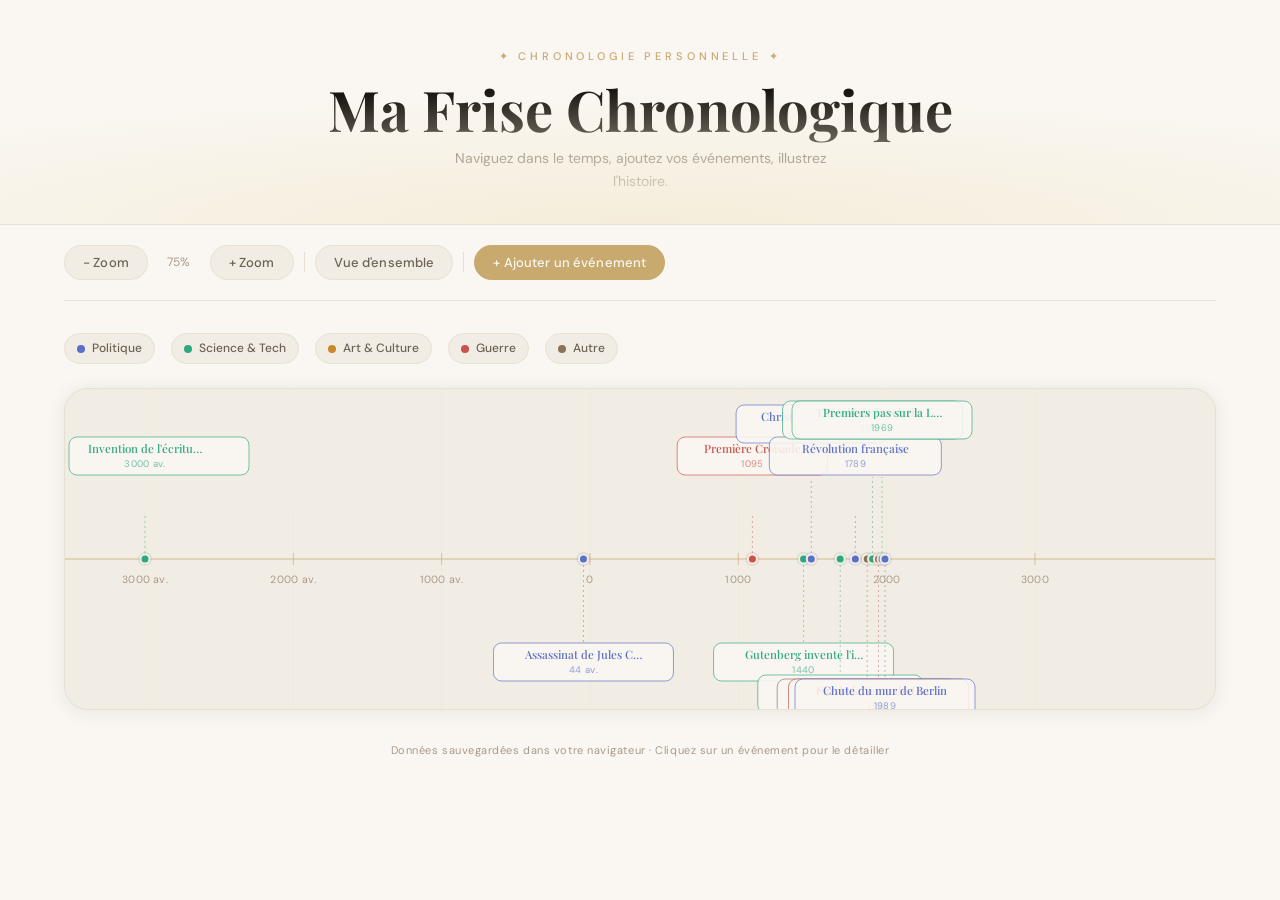
==== frise_chronologique (1).html @ 7ab9431d "Add files via upload" ====
<!DOCTYPE html>
<html lang="fr">
<head>
<meta charset="UTF-8"/>
<meta name="viewport" content="width=device-width, initial-scale=1.0"/>
<title>Ma Frise Chronologique</title>
<link href="https://fonts.googleapis.com/css2?family=Playfair+Display:wght@400;500;700&family=DM+Sans:wght@300;400;500&display=swap" rel="stylesheet"/>
<style>
*,*::before,*::after{box-sizing:border-box;margin:0;padding:0}
:root{
  --ink:#1a1510;--ink2:#6b6155;--ink3:#a8998a;
  --paper:#faf7f2;--paper2:#f2ede4;--paper3:#e8e0d2;
  --gold:#c8a96e;--gold2:#e8c98a;--gold-light:#f5edda;
  --accent:#8b3a2a;
  --font-head:'Playfair Display',Georgia,serif;
  --font-body:'DM Sans','Helvetica Neue',sans-serif;
  --radius:10px;--radius-lg:16px;--radius-xl:24px;
  --shadow:0 2px 20px rgba(26,21,16,0.08);
  --shadow-lg:0 8px 40px rgba(26,21,16,0.14);
}
@media(prefers-color-scheme:dark){
  :root{
    --ink:#f0ebe0;--ink2:#b0a090;--ink3:#6b5e50;
    --paper:#1a1610;--paper2:#221e16;--paper3:#2e281e;
    --gold:#c8a96e;--gold2:#a88848;--gold-light:#2a2218;
    --shadow:0 2px 20px rgba(0,0,0,0.3);
    --shadow-lg:0 8px 40px rgba(0,0,0,0.4);
  }
}

html{scroll-behavior:smooth}
body{font-family:var(--font-body);background:var(--paper);color:var(--ink);min-height:100vh;line-height:1.6}

/* ── HEADER ── */
.site-header{
  padding:3rem 2rem 2rem;
  text-align:center;
  border-bottom:1px solid var(--paper3);
  position:relative;
  overflow:hidden;
}
.site-header::before{
  content:'';position:absolute;inset:0;
  background:radial-gradient(ellipse 80% 60% at 50% 100%,var(--gold-light),transparent);
  pointer-events:none;
}
.header-ornament{
  font-size:11px;letter-spacing:.35em;color:var(--gold);
  text-transform:uppercase;margin-bottom:.75rem;font-family:var(--font-body);font-weight:500;
}
.site-title{
  font-family:var(--font-head);font-size:clamp(2rem,5vw,3.5rem);
  font-weight:700;color:var(--ink);line-height:1.1;margin-bottom:.5rem;
}
.site-subtitle{font-size:14px;color:var(--ink2);max-width:400px;margin:0 auto;}

/* ── LAYOUT ── */
.page{max-width:1200px;margin:0 auto;padding:0 1.5rem 4rem}

/* ── TOOLBAR ── */
.toolbar{
  display:flex;align-items:center;gap:10px;flex-wrap:wrap;
  padding:1.25rem 0;
  border-bottom:1px solid var(--paper3);
  margin-bottom:2rem;
}
.btn{
  font-family:var(--font-body);font-size:13px;font-weight:500;
  padding:8px 18px;border-radius:100px;
  border:1px solid var(--paper3);
  background:var(--paper2);color:var(--ink2);
  cursor:pointer;transition:all .2s;letter-spacing:.01em;
}
.btn:hover{background:var(--paper3);color:var(--ink);border-color:var(--paper3)}
.btn.gold{background:var(--gold);color:var(--paper);border-color:var(--gold);font-weight:500}
.btn.gold:hover{background:var(--gold2);border-color:var(--gold2)}
.zoom-label{font-size:12px;color:var(--ink3);min-width:42px;text-align:center;font-family:var(--font-body)}
.sep{width:1px;height:20px;background:var(--paper3);flex-shrink:0}

/* ── LEGEND ── */
.legend{display:flex;gap:16px;flex-wrap:wrap;margin-bottom:1.5rem}
.legend-item{
  display:flex;align-items:center;gap:7px;
  font-size:12px;color:var(--ink2);cursor:pointer;
  transition:opacity .2s;padding:5px 12px;
  border-radius:100px;border:1px solid var(--paper3);
  background:var(--paper2);font-family:var(--font-body);font-weight:500;
}
.legend-item:hover{border-color:var(--paper3);background:var(--paper3)}
.legend-dot{width:8px;height:8px;border-radius:50%;flex-shrink:0}

/* ── TIMELINE CANVAS ── */
#tl-wrap{
  border-radius:var(--radius-xl);
  border:1px solid var(--paper3);
  background:var(--paper2);
  overflow:hidden;cursor:grab;user-select:none;
  position:relative;
  box-shadow:var(--shadow);
}
#tl-wrap.dragging{cursor:grabbing}
#tl-svg{display:block;width:100%}

/* ── TOOLTIP ── */
#tooltip{
  position:fixed;pointer-events:none;
  background:var(--ink);color:var(--paper);
  border-radius:var(--radius);padding:10px 14px;
  font-size:12px;z-index:200;max-width:240px;
  line-height:1.5;display:none;
  box-shadow:var(--shadow-lg);
  font-family:var(--font-body);
}
#tooltip strong{display:block;font-size:13px;margin-bottom:2px;font-family:var(--font-head);font-weight:500}
#tooltip .t-year{color:var(--gold);font-size:11px;letter-spacing:.05em}
#tooltip .t-desc{color:rgba(240,235,224,.7);margin-top:4px;font-size:11px}

/* ── MODAL OVERLAY ── */
#modal-bg{
  display:none;position:fixed;inset:0;
  background:rgba(26,21,16,0.55);backdrop-filter:blur(4px);
  z-index:300;align-items:center;justify-content:center;
  animation:fadeIn .2s ease;
}
#modal-bg.open{display:flex}
@keyframes fadeIn{from{opacity:0}to{opacity:1}}

#modal{
  background:var(--paper);border:1px solid var(--paper3);
  border-radius:var(--radius-xl);padding:2rem;
  width:min(520px,94vw);max-height:92vh;overflow-y:auto;
  box-shadow:var(--shadow-lg);
  animation:slideUp .25s ease;
}
@keyframes slideUp{from{opacity:0;transform:translateY(16px)}to{opacity:1;transform:none}}

.modal-header{display:flex;align-items:flex-start;justify-content:space-between;margin-bottom:1.5rem}
.modal-header h2{font-family:var(--font-head);font-size:22px;font-weight:500;color:var(--ink)}
.modal-close{background:none;border:none;font-size:20px;color:var(--ink3);cursor:pointer;padding:0 4px;line-height:1}
.modal-close:hover{color:var(--ink)}

/* Form */
.form-grid{display:grid;grid-template-columns:1fr 1fr;gap:14px}
.form-grid .span2{grid-column:span 2}
.form-row label{
  display:block;font-size:11px;letter-spacing:.06em;text-transform:uppercase;
  color:var(--ink3);margin-bottom:6px;font-weight:500;
}
.form-row input,.form-row textarea,.form-row select{
  width:100%;font-size:14px;font-family:var(--font-body);
  border:1.5px solid var(--paper3);border-radius:var(--radius);
  background:var(--paper2);color:var(--ink);padding:10px 13px;
  outline:none;transition:border-color .15s,background .15s;
}
.form-row input:focus,.form-row textarea:focus,.form-row select:focus{
  border-color:var(--gold);background:var(--paper);
}
.form-row textarea{height:90px;resize:vertical}

/* Image upload zone */
.img-zone{
  border:2px dashed var(--paper3);border-radius:var(--radius-lg);
  padding:1.5rem;text-align:center;cursor:pointer;
  transition:border-color .2s,background .2s;
  position:relative;overflow:hidden;
}
.img-zone:hover{border-color:var(--gold);background:var(--gold-light)}
.img-zone input[type=file]{position:absolute;inset:0;opacity:0;cursor:pointer}
.img-zone-icon{font-size:28px;margin-bottom:.5rem;display:block}
.img-zone p{font-size:13px;color:var(--ink2)}
.img-zone small{font-size:11px;color:var(--ink3)}
#img-preview{display:none;margin-top:12px;text-align:center}
#img-preview img{max-height:140px;max-width:100%;border-radius:var(--radius);object-fit:cover;box-shadow:var(--shadow)}
#img-preview .remove-img{
  display:inline-block;margin-top:8px;font-size:12px;color:var(--accent);
  cursor:pointer;text-decoration:underline;background:none;border:none;font-family:var(--font-body);
}

/* Modal buttons */
.modal-btns{display:flex;gap:10px;justify-content:flex-end;margin-top:1.5rem;flex-wrap:wrap}
.btn-primary{
  background:var(--ink);color:var(--paper);border:none;
  border-radius:100px;padding:10px 24px;font-size:13px;
  font-family:var(--font-body);cursor:pointer;font-weight:500;transition:opacity .15s;
}
.btn-primary:hover{opacity:.85}
.btn-cancel{
  background:transparent;color:var(--ink2);border:1px solid var(--paper3);
  border-radius:100px;padding:10px 18px;font-size:13px;
  font-family:var(--font-body);cursor:pointer;transition:background .15s;
}
.btn-cancel:hover{background:var(--paper2)}
.btn-del{
  background:transparent;color:var(--accent);border:1px solid var(--paper3);
  border-radius:100px;padding:10px 14px;font-size:13px;
  font-family:var(--font-body);cursor:pointer;margin-right:auto;transition:background .15s;
}
.btn-del:hover{background:#fff0ed}

/* EVENT CARD POPUP */
#card-popup{
  display:none;position:fixed;z-index:250;
  width:min(300px,88vw);
  background:var(--paper);border:1px solid var(--paper3);
  border-radius:var(--radius-xl);overflow:hidden;
  box-shadow:var(--shadow-lg);
  animation:slideUp .2s ease;
}
.card-img{width:100%;height:160px;object-fit:cover;display:block}
.card-img-placeholder{
  width:100%;height:10px;
  background:linear-gradient(135deg,var(--paper3) 0%,var(--paper2) 100%);
}
.card-body{padding:1rem 1.25rem 1.25rem}
.card-cat{
  display:inline-block;font-size:10px;letter-spacing:.08em;text-transform:uppercase;
  font-weight:600;padding:3px 10px;border-radius:100px;margin-bottom:.5rem;
}
.card-year{font-size:12px;color:var(--ink3);font-family:var(--font-body);float:right;margin-top:.2rem}
.card-title{font-family:var(--font-head);font-size:17px;font-weight:500;line-height:1.25;margin-bottom:.5rem;clear:both}
.card-desc{font-size:13px;color:var(--ink2);line-height:1.6;margin-bottom:.75rem}
.card-actions{display:flex;gap:8px}
.card-btn-edit{
  flex:1;font-family:var(--font-body);font-size:12px;font-weight:500;
  padding:7px 12px;border-radius:100px;cursor:pointer;
  background:var(--ink);color:var(--paper);border:none;transition:opacity .15s;
}
.card-btn-edit:hover{opacity:.8}
.card-btn-close{
  font-family:var(--font-body);font-size:12px;
  padding:7px 14px;border-radius:100px;cursor:pointer;
  background:transparent;color:var(--ink2);border:1px solid var(--paper3);
}
.card-btn-close:hover{background:var(--paper2)}

footer{text-align:center;font-size:11px;color:var(--ink3);padding:2rem 0 0;letter-spacing:.05em}
</style>
</head>
<body>

<header class="site-header">
  <div class="header-ornament">✦ Chronologie Personnelle ✦</div>
  <h1 class="site-title">Ma Frise Chronologique</h1>
  <p class="site-subtitle">Naviguez dans le temps, ajoutez vos événements, illustrez l'histoire.</p>
</header>

<div class="page">
  <div class="toolbar">
    <button class="btn" onclick="zoom(-1)">− Zoom</button>
    <span class="zoom-label" id="zoom-lbl">100%</span>
    <button class="btn" onclick="zoom(1)">+ Zoom</button>
    <div class="sep"></div>
    <button class="btn" onclick="resetView()">Vue d'ensemble</button>
    <div class="sep"></div>
    <button class="btn gold" onclick="openAddModal()">+ Ajouter un événement</button>
  </div>

  <div class="legend" id="legend"></div>

  <div id="tl-wrap">
    <svg id="tl-svg" height="320"></svg>
  </div>

  <footer>Données sauvegardées dans votre navigateur · Cliquez sur un événement pour le détailler</footer>
</div>

<!-- TOOLTIP -->
<div id="tooltip"></div>

<!-- EVENT CARD POPUP -->
<div id="card-popup">
  <div id="card-img-wrap"></div>
  <div class="card-body">
    <span class="card-cat" id="card-cat"></span>
    <span class="card-year" id="card-year"></span>
    <div class="card-title" id="card-title"></div>
    <div class="card-desc" id="card-desc"></div>
    <div class="card-actions">
      <button class="card-btn-edit" id="card-btn-edit">Modifier</button>
      <button class="card-btn-close" onclick="closeCard()">Fermer</button>
    </div>
  </div>
</div>

<!-- MODAL ADD/EDIT -->
<div id="modal-bg">
  <div id="modal">
    <div class="modal-header">
      <h2 id="modal-title">Nouvel événement</h2>
      <button class="modal-close" onclick="closeModal()">✕</button>
    </div>
    <div class="form-grid">
      <div class="form-row span2"><label>Titre *</label><input id="f-title" type="text" placeholder="Ex : Révolution française"/></div>
      <div class="form-row"><label>Année *</label><input id="f-year" type="number" placeholder="Ex : 1789 ou −44"/></div>
      <div class="form-row"><label>Catégorie</label>
        <select id="f-cat">
          <option value="politique">Politique</option>
          <option value="science">Science &amp; Tech</option>
          <option value="art">Art &amp; Culture</option>
          <option value="guerre">Guerre &amp; Conflit</option>
          <option value="autre">Autre</option>
        </select>
      </div>
      <div class="form-row span2"><label>Description</label><textarea id="f-desc" placeholder="Quelques mots sur cet événement…"></textarea></div>
      <div class="form-row span2">
        <label>Image (optionnelle)</label>
        <div class="img-zone" id="img-zone">
          <input type="file" accept="image/*" id="f-img" onchange="handleImgUpload(this)"/>
          <span class="img-zone-icon">🖼</span>
          <p>Cliquez ou glissez une image ici</p>
          <small>JPG, PNG, GIF, WebP — max ~3 Mo</small>
        </div>
        <div id="img-preview">
          <img id="img-preview-el" src="" alt="Aperçu"/>
          <button class="remove-img" onclick="removeImg()">Supprimer l'image</button>
        </div>
      </div>
    </div>
    <div class="modal-btns">
      <button class="btn-del" id="btn-del" onclick="deleteEvent()" style="display:none">Supprimer</button>
      <button class="btn-cancel" onclick="closeModal()">Annuler</button>
      <button class="btn-primary" onclick="saveEvent()">Enregistrer</button>
    </div>
  </div>
</div>

<script>
const CATS={
  politique:{color:'#5A6FC7',bg:'rgba(90,111,199,0.12)',label:'Politique'},
  science:  {color:'#2EA87E',bg:'rgba(46,168,126,0.12)',label:'Science & Tech'},
  art:      {color:'#C8892A',bg:'rgba(200,137,42,0.12)',label:'Art & Culture'},
  guerre:   {color:'#C9524A',bg:'rgba(201,82,74,0.12)',label:'Guerre'},
  autre:    {color:'#8B7355',bg:'rgba(139,115,85,0.12)',label:'Autre'}
};

const STORAGE_KEY='frise_v2';
const DEFAULT=[
  {id:1,year:-3000,title:"Invention de l'écriture",desc:"Les Sumériens inventent l'écriture cunéiforme en Mésopotamie.",cat:'science',img:''},
  {id:2,year:-44,title:"Assassinat de Jules César",desc:"Aux Ides de Mars, César est poignardé au Sénat de Rome.",cat:'politique',img:''},
  {id:3,year:1095,title:"Première Croisade",desc:"Le pape Urbain II prêche la Première Croisade vers Jérusalem.",cat:'guerre',img:''},
  {id:4,year:1440,title:"Gutenberg invente l'imprimerie",desc:"La presse à caractères mobiles révolutionne la diffusion du savoir.",cat:'science',img:''},
  {id:5,year:1492,title:"Christophe Colomb",desc:"Découverte de l'Amérique pour les Européens.",cat:'politique',img:''},
  {id:6,year:1687,title:"Principia de Newton",desc:"Publication des lois de la gravitation universelle.",cat:'science',img:''},
  {id:7,year:1789,title:"Révolution française",desc:"Prise de la Bastille, fin de l'Ancien Régime.",cat:'politique',img:''},
  {id:8,year:1869,title:"Ouverture du canal de Suez",desc:"Inauguration du canal reliant Méditerranée et mer Rouge.",cat:'autre',img:''},
  {id:9,year:1905,title:"Théorie de la relativité",desc:"Einstein publie ses travaux fondamentaux.",cat:'science',img:''},
  {id:10,year:1945,title:"Fin de la Seconde Guerre mondiale",desc:"Capitulation de l'Allemagne puis du Japon.",cat:'guerre',img:''},
  {id:11,year:1969,title:"Premiers pas sur la Lune",desc:"Neil Armstrong marche sur la Lune lors d'Apollo 11.",cat:'science',img:''},
  {id:12,year:1989,title:"Chute du mur de Berlin",desc:"Réunification symbolique de l'Allemagne et fin de la Guerre froide.",cat:'politique',img:''},
];

function loadEv(){try{const s=localStorage.getItem(STORAGE_KEY);return s?JSON.parse(s):DEFAULT}catch{return DEFAULT}}
function saveEv(){try{localStorage.setItem(STORAGE_KEY,JSON.stringify(events))}catch{}}

let events=loadEv();
let nextId=Math.max(...events.map(e=>e.id),0)+1;
let scale=1,offsetX=0,svgW=900;
const H=320,AXIS_Y=170;
let editingId=null,activeCardId=null;
let dragging=false,dragSX=0,dragSOX=0;
let hiddenCats=new Set();
let pendingImg='';// base64

const svgEl=document.getElementById('tl-svg');
const wrap=document.getElementById('tl-wrap');
const tip=document.getElementById('tooltip');
const cardPopup=document.getElementById('card-popup');

/* ─ utils ─ */
function getRange(){
  if(!events.length)return{minY:0,maxY:2024};
  return{minY:Math.min(...events.map(e=>e.year)),maxY:Math.max(...events.map(e=>e.year))};
}
function yearToX(y){const{minY}=getRange();return 80+(y-minY)*scale+offsetX}
function defScale(){const{minY,maxY}=getRange();return Math.max(.001,(svgW-160)/(maxY-minY||1))}
function resetView(){scale=defScale();offsetX=0;render();updZoom()}
function zoom(d){scale*=d>0?1.5:1/1.5;render();updZoom()}
function updZoom(){document.getElementById('zoom-lbl').textContent=Math.round(scale/defScale()*100)+'%'}
function tickIv(){const yv=svgW/scale;for(const iv of[1,2,5,10,25,50,100,200,500,1000,2000,5000,10000])if(svgW/(yv/iv)>75)return iv;return 10000}

/* ─ render ─ */
function render(){
  svgW=wrap.clientWidth||900;
  svgEl.setAttribute('width',svgW);
  svgEl.setAttribute('height',H);
  const{minY,maxY}=getRange();
  const iv=tickIv();
  let h='';

  /* subtle grid lines */
  const st2=Math.ceil((minY-iv*2)/iv)*iv, en2=Math.floor((maxY+iv*2)/iv)*iv;
  for(let y=st2;y<=en2;y+=iv){
    const x=yearToX(y);
    if(x<-5||x>svgW+5)continue;
    h+=`<line x1="${x}" y1="0" x2="${x}" y2="${H}" stroke="var(--paper3)" stroke-width="0.5" opacity="0.6"/>`;
  }

  /* axis */
  h+=`<line x1="0" y1="${AXIS_Y}" x2="${svgW}" y2="${AXIS_Y}" stroke="var(--gold)" stroke-width="1.5" opacity="0.5"/>`;

  /* ticks + labels */
  for(let y=st2;y<=en2;y+=iv){
    const x=yearToX(y);
    if(x<-5||x>svgW+5)continue;
    h+=`<line x1="${x}" y1="${AXIS_Y-6}" x2="${x}" y2="${AXIS_Y+6}" stroke="var(--gold)" stroke-width="1" opacity="0.6"/>`;
    const lbl=y<0?Math.abs(y)+' av.':y===0?'0':y;
    h+=`<text x="${x}" y="${AXIS_Y+24}" text-anchor="middle" font-size="10.5" fill="var(--ink3)" font-family="'DM Sans',sans-serif" letter-spacing=".02em">${lbl}</text>`;
  }

  /* place events */
  const visible=events.filter(e=>!hiddenCats.has(e.cat)).sort((a,b)=>a.year-b.year);
  const placed=[];
  const rLast={};
  visible.forEach((ev,i)=>{
    const x=yearToX(ev.year);
    let row=i%2===0?-1:1;
    for(let t=0;t<10;t++){
      if(!rLast[row]||x-rLast[row]>90){rLast[row]=x;break}
      row=row<0?row-1:row+1;
    }
    placed.push({...ev,row,x});
  });

  placed.forEach(ev=>{
    const x=ev.x;
    if(x<-60||x>svgW+60)return;
    const cat=CATS[ev.cat]||CATS.autre;
    const c=cat.color;
    const above=ev.row<0;
    const depth=Math.abs(ev.row);
    const stemLen=Math.min(52+depth*32,120);
    const labelY=above?AXIS_Y-stemLen:AXIS_Y+stemLen;
    const label=ev.title.length>22?ev.title.slice(0,21)+'…':ev.title;
    const bw=Math.min(label.length*7.2+28,180);
    const bh=ev.img?54:38;
    const bx=Math.max(4,Math.min(x-bw/2,svgW-bw-4));
    const by=above?labelY-bh:labelY;
    const yr=ev.year<0?Math.abs(ev.year)+' av.':ev.year;
    const isActive=ev.id===activeCardId;
    const opacity=isActive?1:.88;
    const strokeW=isActive?1.5:.75;

    /* stem with gradient feel */
    h+=`<line x1="${x}" y1="${AXIS_Y+(above?-6:6)}" x2="${x}" y2="${labelY+(above?bh:0)}" stroke="${c}" stroke-width="1" stroke-dasharray="2 3" opacity="0.45"/>`;

    /* dot */
    h+=`<circle cx="${x}" cy="${AXIS_Y}" r="7" fill="${c}" opacity="0.15" data-id="${ev.id}"/>`;
    h+=`<circle cx="${x}" cy="${AXIS_Y}" r="4.5" fill="${c}" stroke="var(--paper2)" stroke-width="2" style="cursor:pointer" data-id="${ev.id}"/>`;
    if(isActive)h+=`<circle cx="${x}" cy="${AXIS_Y}" r="9" fill="none" stroke="${c}" stroke-width="1" opacity="0.5"/>`;

    /* card box */
    h+=`<rect x="${bx}" y="${by}" width="${bw}" height="${bh}" rx="8" fill="var(--paper)" stroke="${c}" stroke-width="${strokeW}" opacity="${opacity}" style="cursor:pointer" data-id="${ev.id}"/>`;

    if(ev.img){
      /* tiny image strip at top of card */
      h+=`<image href="${ev.img}" x="${bx}" y="${by}" width="${bw}" height="18" preserveAspectRatio="xMidYMid slice" style="cursor:pointer" data-id="${ev.id}" clip-path="inset(0 0 0 0 round 8px 8px 0 0)"/>`;
      h+=`<rect x="${bx}" y="${by}" width="${bw}" height="18" rx="8" fill="none" stroke="${c}" stroke-width="${strokeW}" opacity="${opacity}" style="pointer-events:none"/>`;
      /* colored strip at bottom of image */
      h+=`<rect x="${bx}" y="${by+15}" width="${bw}" height="3" fill="${c}" opacity="0.3" style="pointer-events:none"/>`;
    }

    const txtY=ev.img?by+28:by+16;
    h+=`<text x="${x}" y="${txtY}" text-anchor="middle" font-size="11.5" font-weight="500" fill="${c}" font-family="'Playfair Display',serif" style="cursor:pointer" data-id="${ev.id}">${label}</text>`;
    h+=`<text x="${x}" y="${txtY+14}" text-anchor="middle" font-size="9.5" fill="${c}" opacity="0.65" font-family="'DM Sans',sans-serif" letter-spacing=".03em" data-id="${ev.id}" style="cursor:pointer">${yr}</text>`;
  });

  svgEl.innerHTML=h;

  svgEl.querySelectorAll('[data-id]').forEach(el=>{
    const id=parseInt(el.dataset.id);
    el.addEventListener('click',e=>{e.stopPropagation();openCard(id,e)});
    el.addEventListener('mousemove',e=>showTip(e,id));
    el.addEventListener('mouseleave',()=>{tip.style.display='none'});
  });

  renderLegend();
}

/* ─ tooltip ─ */
function showTip(e,id){
  const ev=events.find(x=>x.id===id);if(!ev)return;
  const cat=CATS[ev.cat]||CATS.autre;
  const yr=ev.year<0?Math.abs(ev.year)+' av. J.-C.':ev.year;
  tip.style.display='block';
  tip.style.left=(e.clientX+16)+'px';
  tip.style.top=(e.clientY-20)+'px';
  tip.innerHTML=`<strong>${ev.title}</strong><span class="t-year">${yr} · ${cat.label}</span>${ev.desc?`<div class="t-desc">${ev.desc.slice(0,80)}${ev.desc.length>80?'…':''}</div>`:''}`;
}

/* ─ event card popup ─ */
function openCard(id,e){
  const ev=events.find(x=>x.id===id);if(!ev)return;
  const cat=CATS[ev.cat]||CATS.autre;
  const yr=ev.year<0?Math.abs(ev.year)+' av. J.-C.':ev.year;

  document.getElementById('card-img-wrap').innerHTML=ev.img
    ?`<img class="card-img" src="${ev.img}" alt="${ev.title}"/>`
    :`<div class="card-img-placeholder" style="background:linear-gradient(135deg,${cat.color}22,${cat.color}08)"></div>`;

  const catEl=document.getElementById('card-cat');
  catEl.textContent=cat.label;
  catEl.style.background=cat.bg;
  catEl.style.color=cat.color;
  document.getElementById('card-year').textContent=yr;
  document.getElementById('card-title').textContent=ev.title;
  document.getElementById('card-desc').textContent=ev.desc||'Aucune description.';
  document.getElementById('card-btn-edit').onclick=()=>{closeCard();openEditModal(id)};

  /* position near click */
  cardPopup.style.display='block';
  const vw=window.innerWidth,vh=window.innerHeight;
  const cx=e.clientX,cy=e.clientY;
  const pw=320,ph=380;
  cardPopup.style.left=Math.min(cx+20,vw-pw-12)+'px';
  cardPopup.style.top=Math.min(cy-40,vh-ph-12)+'px';
  activeCardId=id;
  render();
}
function closeCard(){
  cardPopup.style.display='none';
  activeCardId=null;
  render();
}
document.addEventListener('click',e=>{
  if(!cardPopup.contains(e.target)&&!e.target.dataset.id)closeCard();
});

/* ─ legend ─ */
function renderLegend(){
  document.getElementById('legend').innerHTML=Object.entries(CATS).map(([k,v])=>{
    const op=hiddenCats.has(k)?'opacity:.35':'';
    return `<div class="legend-item" style="${op}" onclick="toggleCat('${k}')"><div class="legend-dot" style="background:${v.color}"></div>${v.label}</div>`;
  }).join('');
}
function toggleCat(k){hiddenCats.has(k)?hiddenCats.delete(k):hiddenCats.add(k);render()}

/* ─ drag ─ */
wrap.addEventListener('mousedown',e=>{
  if(e.target.dataset.id)return;
  dragging=true;dragSX=e.clientX;dragSOX=offsetX;
  wrap.classList.add('dragging');
});
window.addEventListener('mousemove',e=>{if(!dragging)return;offsetX=dragSOX+(e.clientX-dragSX);render()});
window.addEventListener('mouseup',()=>{dragging=false;wrap.classList.remove('dragging')});

/* ─ wheel zoom ─ */
wrap.addEventListener('wheel',e=>{
  e.preventDefault();
  const f=e.deltaY<0?1.18:1/1.18;
  const mx=e.clientX-wrap.getBoundingClientRect().left;
  const{minY}=getRange();
  const yam=(mx-80-offsetX)/scale+minY;
  scale*=f;offsetX=mx-80-(yam-minY)*scale;
  render();updZoom();
},{passive:false});

/* ─ touch ─ */
let ltx=null,ltd=null;
wrap.addEventListener('touchstart',e=>{ltx=e.touches[0].clientX;if(e.touches.length===2)ltd=Math.hypot(e.touches[0].clientX-e.touches[1].clientX,e.touches[0].clientY-e.touches[1].clientY)},{passive:true});
wrap.addEventListener('touchmove',e=>{
  if(e.touches.length===2&&ltd){const d=Math.hypot(e.touches[0].clientX-e.touches[1].clientX,e.touches[0].clientY-e.touches[1].clientY);scale*=d/ltd;ltd=d;render();updZoom()}
  else if(ltx){offsetX+=e.touches[0].clientX-ltx;ltx=e.touches[0].clientX;render()}
},{passive:true});
wrap.addEventListener('touchend',()=>{ltx=null;ltd=null});

/* ─ image handling ─ */
function handleImgUpload(input){
  const file=input.files[0];if(!file)return;
  if(file.size>4*1024*1024){alert('Image trop lourde (max ~3 Mo)');return}
  const reader=new FileReader();
  reader.onload=ev=>{
    pendingImg=ev.target.result;
    document.getElementById('img-preview').style.display='block';
    document.getElementById('img-preview-el').src=pendingImg;
    document.getElementById('img-zone').style.display='none';
  };
  reader.readAsDataURL(file);
}
function removeImg(){
  pendingImg='';
  document.getElementById('img-preview').style.display='none';
  document.getElementById('img-preview-el').src='';
  document.getElementById('img-zone').style.display='block';
  document.getElementById('f-img').value='';
}

/* ─ modal ─ */
function openAddModal(){
  editingId=null;pendingImg='';
  document.getElementById('modal-title').textContent='Nouvel événement';
  document.getElementById('f-title').value='';
  document.getElementById('f-year').value=new Date().getFullYear();
  document.getElementById('f-desc').value='';
  document.getElementById('f-cat').value='autre';
  removeImg();
  document.getElementById('btn-del').style.display='none';
  document.getElementById('modal-bg').classList.add('open');
  setTimeout(()=>document.getElementById('f-title').focus(),60);
}
function openEditModal(id){
  const ev=events.find(e=>e.id===id);if(!ev)return;
  editingId=id;pendingImg=ev.img||'';
  document.getElementById('modal-title').textContent='Modifier l\'événement';
  document.getElementById('f-title').value=ev.title;
  document.getElementById('f-year').value=ev.year;
  document.getElementById('f-desc').value=ev.desc||'';
  document.getElementById('f-cat').value=ev.cat;
  if(ev.img){
    document.getElementById('img-preview').style.display='block';
    document.getElementById('img-preview-el').src=ev.img;
    document.getElementById('img-zone').style.display='none';
  }else{removeImg()}
  document.getElementById('btn-del').style.display='inline-block';
  document.getElementById('modal-bg').classList.add('open');
}
function closeModal(){document.getElementById('modal-bg').classList.remove('open')}

function saveEvent(){
  const title=document.getElementById('f-title').value.trim();
  const year=parseInt(document.getElementById('f-year').value);
  const fi=document.getElementById('f-title');
  if(!title||isNaN(year)){fi.style.borderColor='#c9524a';fi.focus();return}
  fi.style.borderColor='';
  const desc=document.getElementById('f-desc').value.trim();
  const cat=document.getElementById('f-cat').value;
  if(editingId){
    Object.assign(events.find(e=>e.id===editingId),{title,year,desc,cat,img:pendingImg});
  }else{
    events.push({id:nextId++,title,year,desc,cat,img:pendingImg});
  }
  saveEv();closeModal();render();updZoom();
}
function deleteEvent(){
  if(!editingId||!confirm('Supprimer cet événement ?'))return;
  events=events.filter(e=>e.id!==editingId);
  saveEv();closeModal();render();updZoom();
}

document.getElementById('modal-bg').addEventListener('click',e=>{if(e.target===e.currentTarget)closeModal()});
document.addEventListener('keydown',e=>{if(e.key==='Escape'){closeModal();closeCard()}});
window.addEventListener('resize',render);
window.addEventListener('load',()=>{setTimeout(resetView,80)});
</script>
</body>
</html>
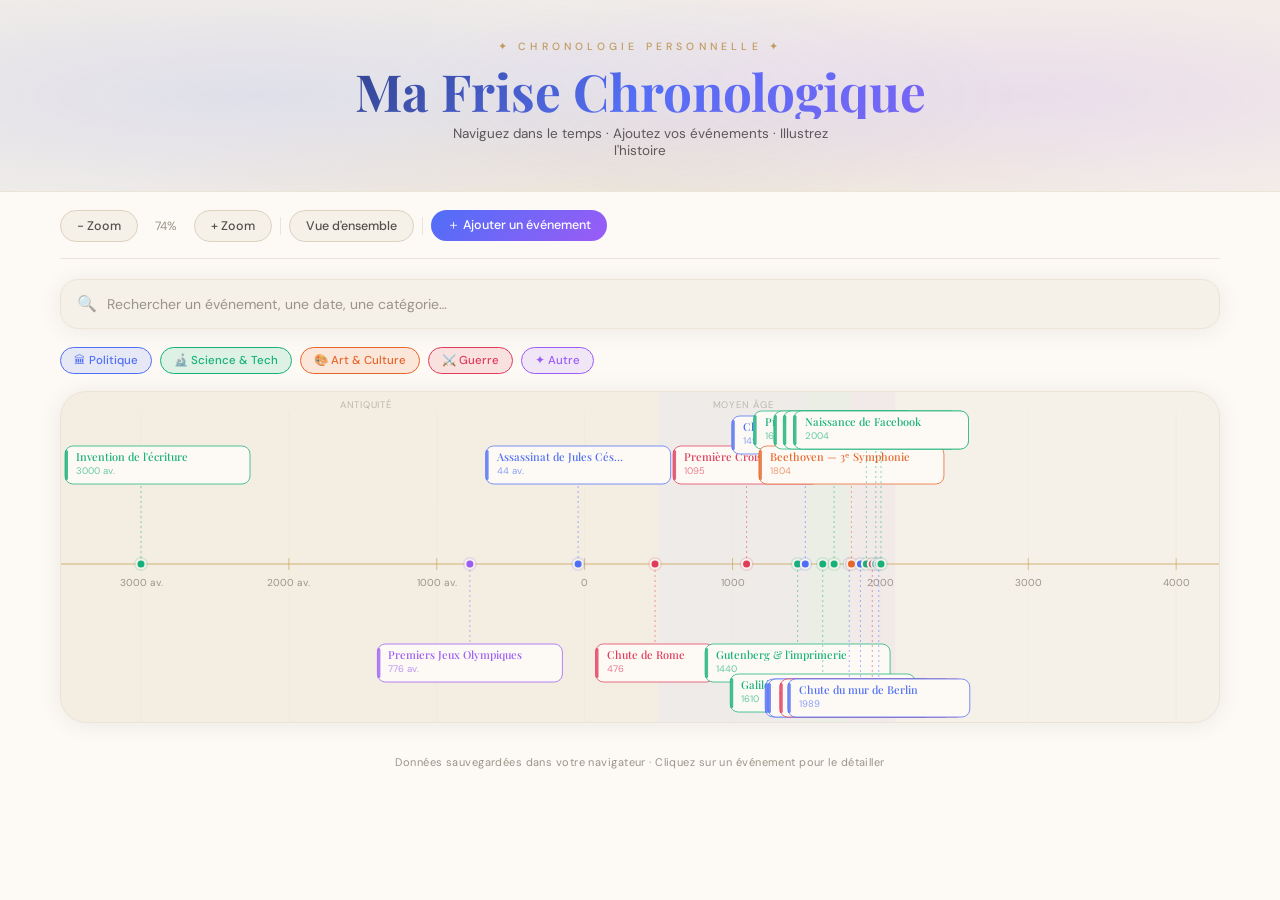
==== commit a9ed0ae4: "Update frise_chronologique (1).html" ====
--- a/frise_chronologique (1).html
+++ b/frise_chronologique (1).html
@@ -4,236 +4,287 @@
 <meta charset="UTF-8"/>
 <meta name="viewport" content="width=device-width, initial-scale=1.0"/>
 <title>Ma Frise Chronologique</title>
-<link href="https://fonts.googleapis.com/css2?family=Playfair+Display:wght@400;500;700&family=DM+Sans:wght@300;400;500&display=swap" rel="stylesheet"/>
+<link href="https://fonts.googleapis.com/css2?family=Playfair+Display:wght@400;500;700&family=DM+Sans:ital,wght@0,300;0,400;0,500;1,400&display=swap" rel="stylesheet"/>
 <style>
 *,*::before,*::after{box-sizing:border-box;margin:0;padding:0}
 :root{
-  --ink:#1a1510;--ink2:#6b6155;--ink3:#a8998a;
-  --paper:#faf7f2;--paper2:#f2ede4;--paper3:#e8e0d2;
-  --gold:#c8a96e;--gold2:#e8c98a;--gold-light:#f5edda;
-  --accent:#8b3a2a;
+  --ink:#12100e;--ink2:#54504a;--ink3:#9a9488;
+  --paper:#fdfaf5;--paper2:#f5f0e8;--paper3:#ece4d6;--paper4:#ddd2c0;
   --font-head:'Playfair Display',Georgia,serif;
   --font-body:'DM Sans','Helvetica Neue',sans-serif;
-  --radius:10px;--radius-lg:16px;--radius-xl:24px;
-  --shadow:0 2px 20px rgba(26,21,16,0.08);
-  --shadow-lg:0 8px 40px rgba(26,21,16,0.14);
+  --r:10px;--rlg:18px;--rxl:26px;
+  --sh:0 2px 24px rgba(18,16,14,.07);
+  --shlg:0 8px 48px rgba(18,16,14,.14);
 }
 @media(prefers-color-scheme:dark){
   :root{
-    --ink:#f0ebe0;--ink2:#b0a090;--ink3:#6b5e50;
-    --paper:#1a1610;--paper2:#221e16;--paper3:#2e281e;
-    --gold:#c8a96e;--gold2:#a88848;--gold-light:#2a2218;
-    --shadow:0 2px 20px rgba(0,0,0,0.3);
-    --shadow-lg:0 8px 40px rgba(0,0,0,0.4);
+    --ink:#f0ebe0;--ink2:#a09080;--ink3:#6b5e50;
+    --paper:#161210;--paper2:#1e1a14;--paper3:#28221a;--paper4:#352d22;
+    --sh:0 2px 24px rgba(0,0,0,.3);--shlg:0 8px 48px rgba(0,0,0,.4);
   }
 }
 
+/* CAT COLORS — vibrant palette */
+:root{
+  --c-pol:#4f6ef7;   --c-pol-bg:rgba(79,110,247,.13);
+  --c-sci:#16b07a;   --c-sci-bg:rgba(22,176,122,.13);
+  --c-art:#e8652a;   --c-art-bg:rgba(232,101,42,.13);
+  --c-gue:#e03b5a;   --c-gue-bg:rgba(224,59,90,.13);
+  --c-aut:#9b5cf6;   --c-aut-bg:rgba(155,92,246,.13);
+  --gold:#c8a050;--gold2:#e8c070;--gold-l:rgba(200,160,80,.1);
+}
+
 html{scroll-behavior:smooth}
-body{font-family:var(--font-body);background:var(--paper);color:var(--ink);min-height:100vh;line-height:1.6}
-
-/* ── HEADER ── */
+body{font-family:var(--font-body);background:var(--paper);color:var(--ink);min-height:100vh}
+
+/* ═══ HEADER ═══ */
 .site-header{
-  padding:3rem 2rem 2rem;
-  text-align:center;
-  border-bottom:1px solid var(--paper3);
-  position:relative;
-  overflow:hidden;
+  padding:2.5rem 2rem 2rem;text-align:center;
+  background:var(--paper2);border-bottom:1px solid var(--paper3);
+  position:relative;overflow:hidden;
 }
 .site-header::before{
   content:'';position:absolute;inset:0;
-  background:radial-gradient(ellipse 80% 60% at 50% 100%,var(--gold-light),transparent);
+  background:
+    radial-gradient(ellipse 60% 80% at 20% 50%,var(--c-pol-bg),transparent),
+    radial-gradient(ellipse 50% 70% at 80% 50%,var(--c-aut-bg),transparent),
+    radial-gradient(ellipse 40% 60% at 50% 100%,var(--gold-l),transparent);
   pointer-events:none;
 }
 .header-ornament{
-  font-size:11px;letter-spacing:.35em;color:var(--gold);
-  text-transform:uppercase;margin-bottom:.75rem;font-family:var(--font-body);font-weight:500;
+  font-size:10.5px;letter-spacing:.4em;color:var(--gold);
+  text-transform:uppercase;margin-bottom:.6rem;font-weight:500;
 }
 .site-title{
-  font-family:var(--font-head);font-size:clamp(2rem,5vw,3.5rem);
-  font-weight:700;color:var(--ink);line-height:1.1;margin-bottom:.5rem;
-}
-.site-subtitle{font-size:14px;color:var(--ink2);max-width:400px;margin:0 auto;}
-
-/* ── LAYOUT ── */
-.page{max-width:1200px;margin:0 auto;padding:0 1.5rem 4rem}
-
-/* ── TOOLBAR ── */
+  font-family:var(--font-head);font-size:clamp(2rem,5vw,3.2rem);
+  font-weight:700;line-height:1.1;margin-bottom:.4rem;
+  background:linear-gradient(135deg,var(--ink) 0%,var(--c-pol) 50%,var(--c-aut) 100%);
+  -webkit-background-clip:text;-webkit-text-fill-color:transparent;background-clip:text;
+}
+.site-subtitle{font-size:13.5px;color:var(--ink2);max-width:420px;margin:0 auto}
+
+/* ═══ PAGE ═══ */
+.page{max-width:1200px;margin:0 auto;padding:0 1.25rem 4rem}
+
+/* ═══ TOOLBAR ═══ */
 .toolbar{
-  display:flex;align-items:center;gap:10px;flex-wrap:wrap;
-  padding:1.25rem 0;
-  border-bottom:1px solid var(--paper3);
-  margin-bottom:2rem;
+  display:flex;align-items:center;gap:8px;flex-wrap:wrap;
+  padding:1.1rem 0 1rem;border-bottom:1px solid var(--paper3);margin-bottom:1.25rem;
 }
 .btn{
-  font-family:var(--font-body);font-size:13px;font-weight:500;
-  padding:8px 18px;border-radius:100px;
-  border:1px solid var(--paper3);
-  background:var(--paper2);color:var(--ink2);
-  cursor:pointer;transition:all .2s;letter-spacing:.01em;
-}
-.btn:hover{background:var(--paper3);color:var(--ink);border-color:var(--paper3)}
-.btn.gold{background:var(--gold);color:var(--paper);border-color:var(--gold);font-weight:500}
-.btn.gold:hover{background:var(--gold2);border-color:var(--gold2)}
-.zoom-label{font-size:12px;color:var(--ink3);min-width:42px;text-align:center;font-family:var(--font-body)}
-.sep{width:1px;height:20px;background:var(--paper3);flex-shrink:0}
-
-/* ── LEGEND ── */
-.legend{display:flex;gap:16px;flex-wrap:wrap;margin-bottom:1.5rem}
+  font-family:var(--font-body);font-size:12.5px;font-weight:500;
+  padding:7px 16px;border-radius:100px;
+  border:1px solid var(--paper4);background:var(--paper2);color:var(--ink2);
+  cursor:pointer;transition:all .18s;white-space:nowrap;
+}
+.btn:hover{background:var(--paper3);color:var(--ink);border-color:var(--paper4)}
+.btn.primary{
+  background:linear-gradient(135deg,var(--c-pol),var(--c-aut));
+  color:#fff;border:none;font-weight:500;
+}
+.btn.primary:hover{opacity:.88;transform:translateY(-1px)}
+.zoom-label{font-size:12px;color:var(--ink3);min-width:40px;text-align:center}
+.sep{width:1px;height:18px;background:var(--paper3);flex-shrink:0}
+
+/* ═══ SEARCH BAR ═══ */
+.search-bar{
+  display:flex;align-items:center;gap:10px;
+  padding:.85rem 1rem;margin-bottom:1.1rem;
+  background:var(--paper2);border:1.5px solid var(--paper3);
+  border-radius:var(--rlg);box-shadow:var(--sh);
+  transition:border-color .2s,box-shadow .2s;
+}
+.search-bar:focus-within{border-color:var(--c-pol);box-shadow:0 0 0 3px rgba(79,110,247,.1),var(--sh)}
+.search-icon{font-size:16px;flex-shrink:0;opacity:.5}
+.search-bar input{
+  flex:1;background:none;border:none;outline:none;
+  font-family:var(--font-body);font-size:14px;color:var(--ink);
+}
+.search-bar input::placeholder{color:var(--ink3)}
+.search-clear{
+  background:none;border:none;cursor:pointer;
+  font-size:14px;color:var(--ink3);padding:2px 6px;border-radius:50%;
+  transition:background .15s;display:none;
+}
+.search-clear.show{display:block}
+.search-clear:hover{background:var(--paper3)}
+/* results dropdown */
+#search-results{
+  position:relative;margin-top:-4px;margin-bottom:1rem;
+  background:var(--paper);border:1px solid var(--paper3);
+  border-radius:var(--r);overflow:hidden;
+  box-shadow:var(--shlg);display:none;
+  max-height:280px;overflow-y:auto;
+}
+#search-results.open{display:block}
+.sr-item{
+  display:flex;align-items:center;gap:12px;
+  padding:10px 16px;cursor:pointer;border-bottom:1px solid var(--paper3);
+  transition:background .12s;
+}
+.sr-item:last-child{border-bottom:none}
+.sr-item:hover{background:var(--paper2)}
+.sr-dot{width:10px;height:10px;border-radius:50%;flex-shrink:0}
+.sr-title{font-size:13.5px;font-weight:500;font-family:var(--font-head)}
+.sr-meta{font-size:11.5px;color:var(--ink3);margin-top:1px}
+.sr-empty{padding:16px;text-align:center;font-size:13px;color:var(--ink3)}
+mark{background:linear-gradient(135deg,rgba(79,110,247,.25),rgba(155,92,246,.2));color:inherit;border-radius:3px;padding:0 1px}
+
+/* ═══ LEGEND ═══ */
+.legend{display:flex;gap:8px;flex-wrap:wrap;margin-bottom:1.1rem}
 .legend-item{
-  display:flex;align-items:center;gap:7px;
-  font-size:12px;color:var(--ink2);cursor:pointer;
-  transition:opacity .2s;padding:5px 12px;
-  border-radius:100px;border:1px solid var(--paper3);
-  background:var(--paper2);font-family:var(--font-body);font-weight:500;
-}
-.legend-item:hover{border-color:var(--paper3);background:var(--paper3)}
-.legend-dot{width:8px;height:8px;border-radius:50%;flex-shrink:0}
-
-/* ── TIMELINE CANVAS ── */
+  display:flex;align-items:center;gap:6px;
+  font-size:11.5px;font-weight:500;cursor:pointer;
+  padding:5px 13px;border-radius:100px;
+  border:1px solid transparent;transition:all .18s;
+}
+.legend-item:hover{filter:brightness(.9)}
+
+/* ═══ TIMELINE ═══ */
 #tl-wrap{
-  border-radius:var(--radius-xl);
-  border:1px solid var(--paper3);
-  background:var(--paper2);
-  overflow:hidden;cursor:grab;user-select:none;
-  position:relative;
-  box-shadow:var(--shadow);
+  border-radius:var(--rxl);border:1px solid var(--paper3);
+  background:var(--paper2);overflow:hidden;
+  cursor:grab;user-select:none;position:relative;
+  box-shadow:var(--sh);
 }
 #tl-wrap.dragging{cursor:grabbing}
 #tl-svg{display:block;width:100%}
 
-/* ── TOOLTIP ── */
+/* ═══ TOOLTIP ═══ */
 #tooltip{
   position:fixed;pointer-events:none;
   background:var(--ink);color:var(--paper);
-  border-radius:var(--radius);padding:10px 14px;
+  border-radius:var(--r);padding:10px 14px;
   font-size:12px;z-index:200;max-width:240px;
   line-height:1.5;display:none;
-  box-shadow:var(--shadow-lg);
-  font-family:var(--font-body);
-}
-#tooltip strong{display:block;font-size:13px;margin-bottom:2px;font-family:var(--font-head);font-weight:500}
-#tooltip .t-year{color:var(--gold);font-size:11px;letter-spacing:.05em}
-#tooltip .t-desc{color:rgba(240,235,224,.7);margin-top:4px;font-size:11px}
-
-/* ── MODAL OVERLAY ── */
+  box-shadow:var(--shlg);font-family:var(--font-body);
+}
+#tooltip strong{display:block;font-size:13px;margin-bottom:2px;font-family:var(--font-head)}
+#tooltip .ty{font-size:10.5px;letter-spacing:.04em;margin-bottom:3px}
+#tooltip .td{color:rgba(240,235,224,.65);font-size:11px;margin-top:3px}
+
+/* ═══ CARD POPUP ═══ */
+#card-popup{
+  display:none;position:fixed;z-index:250;
+  width:min(310px,90vw);
+  background:var(--paper);border:1px solid var(--paper3);
+  border-radius:var(--rxl);overflow:hidden;
+  box-shadow:var(--shlg);
+  animation:popIn .22s cubic-bezier(.34,1.56,.64,1);
+}
+@keyframes popIn{from{opacity:0;transform:scale(.92) translateY(8px)}to{opacity:1;transform:none}}
+.card-img{width:100%;height:155px;object-fit:cover;display:block}
+.card-stripe{height:5px;width:100%}
+.card-body{padding:1rem 1.25rem 1.2rem}
+.card-top{display:flex;align-items:flex-start;justify-content:space-between;margin-bottom:.5rem}
+.card-cat{
+  font-size:10px;letter-spacing:.08em;text-transform:uppercase;
+  font-weight:600;padding:3px 10px;border-radius:100px;
+}
+.card-year{font-size:12px;color:var(--ink3);margin-top:2px}
+.card-title{font-family:var(--font-head);font-size:17px;font-weight:500;line-height:1.25;margin-bottom:.5rem}
+.card-desc{font-size:13px;color:var(--ink2);line-height:1.6;margin-bottom:.85rem}
+.card-actions{display:flex;gap:8px}
+.card-btn-edit{
+  flex:1;font-family:var(--font-body);font-size:12px;font-weight:500;
+  padding:8px;border-radius:100px;cursor:pointer;
+  border:none;transition:opacity .15s;
+}
+.card-btn-edit:hover{opacity:.82}
+.card-btn-close{
+  font-family:var(--font-body);font-size:12px;
+  padding:8px 14px;border-radius:100px;cursor:pointer;
+  background:transparent;color:var(--ink2);border:1px solid var(--paper3);
+}
+.card-btn-close:hover{background:var(--paper2)}
+
+/* ═══ MODAL ═══ */
 #modal-bg{
   display:none;position:fixed;inset:0;
-  background:rgba(26,21,16,0.55);backdrop-filter:blur(4px);
+  background:rgba(18,16,14,.55);backdrop-filter:blur(5px);
   z-index:300;align-items:center;justify-content:center;
-  animation:fadeIn .2s ease;
 }
 #modal-bg.open{display:flex}
-@keyframes fadeIn{from{opacity:0}to{opacity:1}}
-
 #modal{
   background:var(--paper);border:1px solid var(--paper3);
-  border-radius:var(--radius-xl);padding:2rem;
-  width:min(520px,94vw);max-height:92vh;overflow-y:auto;
-  box-shadow:var(--shadow-lg);
-  animation:slideUp .25s ease;
-}
-@keyframes slideUp{from{opacity:0;transform:translateY(16px)}to{opacity:1;transform:none}}
-
-.modal-header{display:flex;align-items:flex-start;justify-content:space-between;margin-bottom:1.5rem}
-.modal-header h2{font-family:var(--font-head);font-size:22px;font-weight:500;color:var(--ink)}
-.modal-close{background:none;border:none;font-size:20px;color:var(--ink3);cursor:pointer;padding:0 4px;line-height:1}
-.modal-close:hover{color:var(--ink)}
-
-/* Form */
+  border-radius:var(--rxl);padding:2rem;
+  width:min(540px,95vw);max-height:92vh;overflow-y:auto;
+  box-shadow:var(--shlg);
+  animation:slideUp .25s cubic-bezier(.34,1.2,.64,1);
+}
+@keyframes slideUp{from{opacity:0;transform:translateY(20px)}to{opacity:1;transform:none}}
+.modal-header{
+  display:flex;align-items:center;justify-content:space-between;
+  margin-bottom:1.5rem;padding-bottom:1rem;border-bottom:1px solid var(--paper3);
+}
+.modal-header h2{font-family:var(--font-head);font-size:21px;font-weight:500}
+.modal-close{background:none;border:none;font-size:18px;color:var(--ink3);cursor:pointer;padding:4px 8px;border-radius:var(--r)}
+.modal-close:hover{background:var(--paper2)}
 .form-grid{display:grid;grid-template-columns:1fr 1fr;gap:14px}
 .form-grid .span2{grid-column:span 2}
 .form-row label{
-  display:block;font-size:11px;letter-spacing:.06em;text-transform:uppercase;
+  display:block;font-size:10.5px;letter-spacing:.07em;text-transform:uppercase;
   color:var(--ink3);margin-bottom:6px;font-weight:500;
 }
 .form-row input,.form-row textarea,.form-row select{
   width:100%;font-size:14px;font-family:var(--font-body);
-  border:1.5px solid var(--paper3);border-radius:var(--radius);
+  border:1.5px solid var(--paper3);border-radius:var(--r);
   background:var(--paper2);color:var(--ink);padding:10px 13px;
-  outline:none;transition:border-color .15s,background .15s;
-}
-.form-row input:focus,.form-row textarea:focus,.form-row select:focus{
-  border-color:var(--gold);background:var(--paper);
-}
-.form-row textarea{height:90px;resize:vertical}
-
-/* Image upload zone */
+  outline:none;transition:border-color .15s;
+}
+.form-row input:focus,.form-row textarea:focus,.form-row select:focus{border-color:var(--c-pol)}
+.form-row textarea{height:88px;resize:vertical}
+
+/* image zone */
 .img-zone{
-  border:2px dashed var(--paper3);border-radius:var(--radius-lg);
-  padding:1.5rem;text-align:center;cursor:pointer;
-  transition:border-color .2s,background .2s;
-  position:relative;overflow:hidden;
-}
-.img-zone:hover{border-color:var(--gold);background:var(--gold-light)}
+  border:2px dashed var(--paper4);border-radius:var(--rlg);
+  padding:1.25rem;text-align:center;cursor:pointer;
+  transition:border-color .2s,background .2s;position:relative;overflow:hidden;
+}
+.img-zone:hover{border-color:var(--c-pol);background:rgba(79,110,247,.04)}
 .img-zone input[type=file]{position:absolute;inset:0;opacity:0;cursor:pointer}
-.img-zone-icon{font-size:28px;margin-bottom:.5rem;display:block}
+.img-zone-ico{font-size:26px;margin-bottom:.4rem;display:block}
 .img-zone p{font-size:13px;color:var(--ink2)}
 .img-zone small{font-size:11px;color:var(--ink3)}
 #img-preview{display:none;margin-top:12px;text-align:center}
-#img-preview img{max-height:140px;max-width:100%;border-radius:var(--radius);object-fit:cover;box-shadow:var(--shadow)}
-#img-preview .remove-img{
-  display:inline-block;margin-top:8px;font-size:12px;color:var(--accent);
+#img-preview img{max-height:130px;max-width:100%;border-radius:var(--r);object-fit:cover;box-shadow:var(--sh)}
+.remove-img{
+  display:inline-block;margin-top:8px;font-size:12px;color:#e03b5a;
   cursor:pointer;text-decoration:underline;background:none;border:none;font-family:var(--font-body);
 }
-
-/* Modal buttons */
+/* cat color swatches */
+.cat-picker{display:flex;gap:8px;flex-wrap:wrap;margin-top:4px}
+.cat-swatch{
+  display:flex;align-items:center;gap:6px;
+  font-size:12px;font-weight:500;cursor:pointer;
+  padding:6px 12px;border-radius:100px;
+  border:2px solid transparent;transition:all .15s;
+}
+.cat-swatch.selected{border-color:var(--ink)!important}
+
+/* modal buttons */
 .modal-btns{display:flex;gap:10px;justify-content:flex-end;margin-top:1.5rem;flex-wrap:wrap}
-.btn-primary{
-  background:var(--ink);color:var(--paper);border:none;
-  border-radius:100px;padding:10px 24px;font-size:13px;
-  font-family:var(--font-body);cursor:pointer;font-weight:500;transition:opacity .15s;
-}
-.btn-primary:hover{opacity:.85}
+.btn-save{
+  background:linear-gradient(135deg,var(--c-pol),var(--c-aut));
+  color:#fff;border:none;border-radius:100px;
+  padding:10px 26px;font-size:13px;font-family:var(--font-body);cursor:pointer;font-weight:500;
+  transition:opacity .15s,transform .15s;
+}
+.btn-save:hover{opacity:.88;transform:translateY(-1px)}
 .btn-cancel{
   background:transparent;color:var(--ink2);border:1px solid var(--paper3);
   border-radius:100px;padding:10px 18px;font-size:13px;
-  font-family:var(--font-body);cursor:pointer;transition:background .15s;
+  font-family:var(--font-body);cursor:pointer;
 }
 .btn-cancel:hover{background:var(--paper2)}
 .btn-del{
-  background:transparent;color:var(--accent);border:1px solid var(--paper3);
+  background:transparent;color:#e03b5a;border:1px solid var(--paper3);
   border-radius:100px;padding:10px 14px;font-size:13px;
-  font-family:var(--font-body);cursor:pointer;margin-right:auto;transition:background .15s;
-}
-.btn-del:hover{background:#fff0ed}
-
-/* EVENT CARD POPUP */
-#card-popup{
-  display:none;position:fixed;z-index:250;
-  width:min(300px,88vw);
-  background:var(--paper);border:1px solid var(--paper3);
-  border-radius:var(--radius-xl);overflow:hidden;
-  box-shadow:var(--shadow-lg);
-  animation:slideUp .2s ease;
-}
-.card-img{width:100%;height:160px;object-fit:cover;display:block}
-.card-img-placeholder{
-  width:100%;height:10px;
-  background:linear-gradient(135deg,var(--paper3) 0%,var(--paper2) 100%);
-}
-.card-body{padding:1rem 1.25rem 1.25rem}
-.card-cat{
-  display:inline-block;font-size:10px;letter-spacing:.08em;text-transform:uppercase;
-  font-weight:600;padding:3px 10px;border-radius:100px;margin-bottom:.5rem;
-}
-.card-year{font-size:12px;color:var(--ink3);font-family:var(--font-body);float:right;margin-top:.2rem}
-.card-title{font-family:var(--font-head);font-size:17px;font-weight:500;line-height:1.25;margin-bottom:.5rem;clear:both}
-.card-desc{font-size:13px;color:var(--ink2);line-height:1.6;margin-bottom:.75rem}
-.card-actions{display:flex;gap:8px}
-.card-btn-edit{
-  flex:1;font-family:var(--font-body);font-size:12px;font-weight:500;
-  padding:7px 12px;border-radius:100px;cursor:pointer;
-  background:var(--ink);color:var(--paper);border:none;transition:opacity .15s;
-}
-.card-btn-edit:hover{opacity:.8}
-.card-btn-close{
-  font-family:var(--font-body);font-size:12px;
-  padding:7px 14px;border-radius:100px;cursor:pointer;
-  background:transparent;color:var(--ink2);border:1px solid var(--paper3);
-}
-.card-btn-close:hover{background:var(--paper2)}
-
-footer{text-align:center;font-size:11px;color:var(--ink3);padding:2rem 0 0;letter-spacing:.05em}
+  font-family:var(--font-body);cursor:pointer;margin-right:auto;
+}
+.btn-del:hover{background:rgba(224,59,90,.07)}
+
+footer{text-align:center;font-size:11px;color:var(--ink3);padding:2rem 0 0;letter-spacing:.04em}
 </style>
 </head>
 <body>
@@ -241,10 +292,12 @@
 <header class="site-header">
   <div class="header-ornament">✦ Chronologie Personnelle ✦</div>
   <h1 class="site-title">Ma Frise Chronologique</h1>
-  <p class="site-subtitle">Naviguez dans le temps, ajoutez vos événements, illustrez l'histoire.</p>
+  <p class="site-subtitle">Naviguez dans le temps · Ajoutez vos événements · Illustrez l'histoire</p>
 </header>
 
 <div class="page">
+
+  <!-- TOOLBAR -->
   <div class="toolbar">
     <button class="btn" onclick="zoom(-1)">− Zoom</button>
     <span class="zoom-label" id="zoom-lbl">100%</span>
@@ -252,13 +305,23 @@
     <div class="sep"></div>
     <button class="btn" onclick="resetView()">Vue d'ensemble</button>
     <div class="sep"></div>
-    <button class="btn gold" onclick="openAddModal()">+ Ajouter un événement</button>
+    <button class="btn primary" onclick="openAddModal()">＋ Ajouter un événement</button>
   </div>
 
+  <!-- SEARCH -->
+  <div class="search-bar" id="search-bar">
+    <span class="search-icon">🔍</span>
+    <input type="text" id="search-input" placeholder="Rechercher un événement, une date, une catégorie…" oninput="onSearch(this.value)" autocomplete="off"/>
+    <button class="search-clear" id="search-clear" onclick="clearSearch()" title="Effacer">✕</button>
+  </div>
+  <div id="search-results"></div>
+
+  <!-- LEGEND -->
   <div class="legend" id="legend"></div>
 
+  <!-- TIMELINE -->
   <div id="tl-wrap">
-    <svg id="tl-svg" height="320"></svg>
+    <svg id="tl-svg" height="330"></svg>
   </div>
 
   <footer>Données sauvegardées dans votre navigateur · Cliquez sur un événement pour le détailler</footer>
@@ -267,22 +330,25 @@
 <!-- TOOLTIP -->
 <div id="tooltip"></div>
 
-<!-- EVENT CARD POPUP -->
+<!-- CARD POPUP -->
 <div id="card-popup">
-  <div id="card-img-wrap"></div>
+  <div id="cp-img-wrap"></div>
+  <div class="card-stripe" id="cp-stripe"></div>
   <div class="card-body">
-    <span class="card-cat" id="card-cat"></span>
-    <span class="card-year" id="card-year"></span>
-    <div class="card-title" id="card-title"></div>
-    <div class="card-desc" id="card-desc"></div>
+    <div class="card-top">
+      <span class="card-cat" id="cp-cat"></span>
+      <span class="card-year" id="cp-year"></span>
+    </div>
+    <div class="card-title" id="cp-title"></div>
+    <div class="card-desc" id="cp-desc"></div>
     <div class="card-actions">
-      <button class="card-btn-edit" id="card-btn-edit">Modifier</button>
+      <button class="card-btn-edit" id="cp-edit">✏️ Modifier</button>
       <button class="card-btn-close" onclick="closeCard()">Fermer</button>
     </div>
   </div>
 </div>
 
-<!-- MODAL ADD/EDIT -->
+<!-- MODAL -->
 <div id="modal-bg">
   <div id="modal">
     <div class="modal-header">
@@ -291,85 +357,108 @@
     </div>
     <div class="form-grid">
       <div class="form-row span2"><label>Titre *</label><input id="f-title" type="text" placeholder="Ex : Révolution française"/></div>
-      <div class="form-row"><label>Année *</label><input id="f-year" type="number" placeholder="Ex : 1789 ou −44"/></div>
+      <div class="form-row"><label>Année * (négatif = av. J.-C.)</label><input id="f-year" type="number" placeholder="Ex : 1789"/></div>
       <div class="form-row"><label>Catégorie</label>
-        <select id="f-cat">
-          <option value="politique">Politique</option>
-          <option value="science">Science &amp; Tech</option>
-          <option value="art">Art &amp; Culture</option>
-          <option value="guerre">Guerre &amp; Conflit</option>
-          <option value="autre">Autre</option>
-        </select>
+        <div class="cat-picker" id="cat-picker"></div>
+        <input type="hidden" id="f-cat" value="autre"/>
       </div>
       <div class="form-row span2"><label>Description</label><textarea id="f-desc" placeholder="Quelques mots sur cet événement…"></textarea></div>
       <div class="form-row span2">
         <label>Image (optionnelle)</label>
         <div class="img-zone" id="img-zone">
           <input type="file" accept="image/*" id="f-img" onchange="handleImgUpload(this)"/>
-          <span class="img-zone-icon">🖼</span>
+          <span class="img-zone-ico">🖼️</span>
           <p>Cliquez ou glissez une image ici</p>
-          <small>JPG, PNG, GIF, WebP — max ~3 Mo</small>
+          <small>JPG, PNG, GIF, WebP</small>
         </div>
         <div id="img-preview">
-          <img id="img-preview-el" src="" alt="Aperçu"/>
+          <img id="img-preview-el" src="" alt=""/>
           <button class="remove-img" onclick="removeImg()">Supprimer l'image</button>
         </div>
       </div>
     </div>
     <div class="modal-btns">
-      <button class="btn-del" id="btn-del" onclick="deleteEvent()" style="display:none">Supprimer</button>
+      <button class="btn-del" id="btn-del" onclick="deleteEvent()" style="display:none">🗑 Supprimer</button>
       <button class="btn-cancel" onclick="closeModal()">Annuler</button>
-      <button class="btn-primary" onclick="saveEvent()">Enregistrer</button>
+      <button class="btn-save" onclick="saveEvent()">Enregistrer</button>
     </div>
   </div>
 </div>
 
 <script>
+/* ══ DATA ══ */
 const CATS={
-  politique:{color:'#5A6FC7',bg:'rgba(90,111,199,0.12)',label:'Politique'},
-  science:  {color:'#2EA87E',bg:'rgba(46,168,126,0.12)',label:'Science & Tech'},
-  art:      {color:'#C8892A',bg:'rgba(200,137,42,0.12)',label:'Art & Culture'},
-  guerre:   {color:'#C9524A',bg:'rgba(201,82,74,0.12)',label:'Guerre'},
-  autre:    {color:'#8B7355',bg:'rgba(139,115,85,0.12)',label:'Autre'}
+  politique:{color:'#4f6ef7',bg:'rgba(79,110,247,.13)',label:'Politique',emoji:'🏛'},
+  science:  {color:'#16b07a',bg:'rgba(22,176,122,.13)',label:'Science & Tech',emoji:'🔬'},
+  art:      {color:'#e8652a',bg:'rgba(232,101,42,.13)',label:'Art & Culture',emoji:'🎨'},
+  guerre:   {color:'#e03b5a',bg:'rgba(224,59,90,.13)', label:'Guerre',emoji:'⚔️'},
+  autre:    {color:'#9b5cf6',bg:'rgba(155,92,246,.13)',label:'Autre',emoji:'✦'},
 };
 
-const STORAGE_KEY='frise_v2';
-const DEFAULT=[
-  {id:1,year:-3000,title:"Invention de l'écriture",desc:"Les Sumériens inventent l'écriture cunéiforme en Mésopotamie.",cat:'science',img:''},
-  {id:2,year:-44,title:"Assassinat de Jules César",desc:"Aux Ides de Mars, César est poignardé au Sénat de Rome.",cat:'politique',img:''},
-  {id:3,year:1095,title:"Première Croisade",desc:"Le pape Urbain II prêche la Première Croisade vers Jérusalem.",cat:'guerre',img:''},
-  {id:4,year:1440,title:"Gutenberg invente l'imprimerie",desc:"La presse à caractères mobiles révolutionne la diffusion du savoir.",cat:'science',img:''},
-  {id:5,year:1492,title:"Christophe Colomb",desc:"Découverte de l'Amérique pour les Européens.",cat:'politique',img:''},
-  {id:6,year:1687,title:"Principia de Newton",desc:"Publication des lois de la gravitation universelle.",cat:'science',img:''},
-  {id:7,year:1789,title:"Révolution française",desc:"Prise de la Bastille, fin de l'Ancien Régime.",cat:'politique',img:''},
-  {id:8,year:1869,title:"Ouverture du canal de Suez",desc:"Inauguration du canal reliant Méditerranée et mer Rouge.",cat:'autre',img:''},
-  {id:9,year:1905,title:"Théorie de la relativité",desc:"Einstein publie ses travaux fondamentaux.",cat:'science',img:''},
-  {id:10,year:1945,title:"Fin de la Seconde Guerre mondiale",desc:"Capitulation de l'Allemagne puis du Japon.",cat:'guerre',img:''},
-  {id:11,year:1969,title:"Premiers pas sur la Lune",desc:"Neil Armstrong marche sur la Lune lors d'Apollo 11.",cat:'science',img:''},
-  {id:12,year:1989,title:"Chute du mur de Berlin",desc:"Réunification symbolique de l'Allemagne et fin de la Guerre froide.",cat:'politique',img:''},
+const SK='frise_v3';
+const DEFAULTS=[
+  {id:1, year:-3000,title:"Invention de l'écriture",    desc:"Les Sumériens inventent l'écriture cunéiforme en Mésopotamie.",cat:'science',img:''},
+  {id:2, year:-776, title:"Premiers Jeux Olympiques",    desc:"Jeux panhelléniques organisés à Olympie en l'honneur de Zeus.",cat:'autre',img:''},
+  {id:3, year:-44,  title:"Assassinat de Jules César",   desc:"Poignardé aux Ides de Mars au Sénat de Rome.",cat:'politique',img:''},
+  {id:4, year:476,  title:"Chute de Rome",               desc:"Fin de l'Empire romain d'Occident.",cat:'guerre',img:''},
+  {id:5, year:1095, title:"Première Croisade",           desc:"Le pape Urbain II prêche la Croisade vers Jérusalem.",cat:'guerre',img:''},
+  {id:6, year:1440, title:"Gutenberg & l'imprimerie",    desc:"La presse à caractères mobiles révolutionne la diffusion du savoir.",cat:'science',img:''},
+  {id:7, year:1492, title:"Christophe Colomb",           desc:"Découverte de l'Amérique pour les Européens.",cat:'politique',img:''},
+  {id:8, year:1610, title:"Galilée et le télescope",     desc:"Galilée observe les lunes de Jupiter.",cat:'science',img:''},
+  {id:9, year:1687, title:"Principia de Newton",         desc:"Publication des lois de la gravitation universelle.",cat:'science',img:''},
+  {id:10,year:1789, title:"Révolution française",        desc:"Prise de la Bastille, fin de l'Ancien Régime.",cat:'politique',img:''},
+  {id:11,year:1804, title:"Beethoven — 3ᵉ Symphonie",   desc:"L'Héroïque marque le tournant du romantisme musical.",cat:'art',img:''},
+  {id:12,year:1865, title:"Abolition de l'esclavage",    desc:"13ᵉ amendement aux États-Unis après la guerre de Sécession.",cat:'politique',img:''},
+  {id:13,year:1905, title:"Théorie de la relativité",    desc:"Einstein publie ses travaux fondamentaux.",cat:'science',img:''},
+  {id:14,year:1945, title:"Fin de la Seconde Guerre",    desc:"Capitulation de l'Allemagne puis du Japon.",cat:'guerre',img:''},
+  {id:15,year:1969, title:"Premiers pas sur la Lune",    desc:"Neil Armstrong lors d'Apollo 11.",cat:'science',img:''},
+  {id:16,year:1989, title:"Chute du mur de Berlin",      desc:"Réunification symbolique de l'Allemagne.",cat:'politique',img:''},
+  {id:17,year:2004, title:"Naissance de Facebook",       desc:"Mark Zuckerberg lance le réseau social depuis Harvard.",cat:'science',img:''},
 ];
 
-function loadEv(){try{const s=localStorage.getItem(STORAGE_KEY);return s?JSON.parse(s):DEFAULT}catch{return DEFAULT}}
-function saveEv(){try{localStorage.setItem(STORAGE_KEY,JSON.stringify(events))}catch{}}
+function loadEv(){try{const s=localStorage.getItem(SK);return s?JSON.parse(s):DEFAULTS}catch{return DEFAULTS}}
+function saveEv(){try{localStorage.setItem(SK,JSON.stringify(events))}catch{}}
 
 let events=loadEv();
 let nextId=Math.max(...events.map(e=>e.id),0)+1;
 let scale=1,offsetX=0,svgW=900;
-const H=320,AXIS_Y=170;
-let editingId=null,activeCardId=null;
-let dragging=false,dragSX=0,dragSOX=0;
+const H=330,AY=172;
+let editId=null,activeId=null,highlightId=null;
+let dragging=false,dsx=0,dsox=0;
 let hiddenCats=new Set();
-let pendingImg='';// base64
+let pendingImg='';
 
 const svgEl=document.getElementById('tl-svg');
 const wrap=document.getElementById('tl-wrap');
 const tip=document.getElementById('tooltip');
 const cardPopup=document.getElementById('card-popup');
 
-/* ─ utils ─ */
+/* ══ BUILD CAT PICKER ══ */
+function buildCatPicker(selected){
+  const p=document.getElementById('cat-picker');
+  p.innerHTML=Object.entries(CATS).map(([k,v])=>`
+    <div class="cat-swatch ${k===selected?'selected':''}"
+      style="background:${v.bg};color:${v.color};border-color:${k===selected?v.color:'transparent'}"
+      onclick="selectCat('${k}',this)"
+    >${v.emoji} ${v.label}</div>
+  `).join('');
+  document.getElementById('f-cat').value=selected||'autre';
+}
+function selectCat(k,el){
+  document.getElementById('f-cat').value=k;
+  document.querySelectorAll('.cat-swatch').forEach(s=>{
+    s.classList.remove('selected');
+    s.style.borderColor='transparent';
+  });
+  el.classList.add('selected');
+  el.style.borderColor=CATS[k].color;
+}
+
+/* ══ RANGE / SCALE ══ */
 function getRange(){
-  if(!events.length)return{minY:0,maxY:2024};
-  return{minY:Math.min(...events.map(e=>e.year)),maxY:Math.max(...events.map(e=>e.year))};
+  const vis=events.filter(e=>!hiddenCats.has(e.cat));
+  if(!vis.length)return{minY:0,maxY:2024};
+  return{minY:Math.min(...vis.map(e=>e.year)),maxY:Math.max(...vis.map(e=>e.year))};
 }
 function yearToX(y){const{minY}=getRange();return 80+(y-minY)*scale+offsetX}
 function defScale(){const{minY,maxY}=getRange();return Math.max(.001,(svgW-160)/(maxY-minY||1))}
@@ -378,172 +467,296 @@
 function updZoom(){document.getElementById('zoom-lbl').textContent=Math.round(scale/defScale()*100)+'%'}
 function tickIv(){const yv=svgW/scale;for(const iv of[1,2,5,10,25,50,100,200,500,1000,2000,5000,10000])if(svgW/(yv/iv)>75)return iv;return 10000}
 
-/* ─ render ─ */
+/* ══ RENDER ══ */
 function render(){
   svgW=wrap.clientWidth||900;
-  svgEl.setAttribute('width',svgW);
-  svgEl.setAttribute('height',H);
+  svgEl.setAttribute('width',svgW);svgEl.setAttribute('height',H);
   const{minY,maxY}=getRange();
   const iv=tickIv();
   let h='';
 
-  /* subtle grid lines */
-  const st2=Math.ceil((minY-iv*2)/iv)*iv, en2=Math.floor((maxY+iv*2)/iv)*iv;
-  for(let y=st2;y<=en2;y+=iv){
-    const x=yearToX(y);
-    if(x<-5||x>svgW+5)continue;
-    h+=`<line x1="${x}" y1="0" x2="${x}" y2="${H}" stroke="var(--paper3)" stroke-width="0.5" opacity="0.6"/>`;
+  /* era bands */
+  const bands=[
+    {from:-4000,to:500,label:'Antiquité',color:'rgba(200,160,80,.04)'},
+    {from:500,to:1500,label:'Moyen Âge',color:'rgba(79,110,247,.04)'},
+    {from:1500,to:1800,label:'Moderne',color:'rgba(22,176,122,.04)'},
+    {from:1800,to:2100,label:'Contemporain',color:'rgba(155,92,246,.04)'},
+  ];
+  bands.forEach(b=>{
+    const x1=Math.max(0,yearToX(b.from)),x2=Math.min(svgW,yearToX(b.to));
+    if(x2<0||x1>svgW)return;
+    h+=`<rect x="${x1}" y="0" width="${Math.max(0,x2-x1)}" height="${H}" fill="${b.color}"/>`;
+    if(x2-x1>60){
+      const mx=Math.min(Math.max(x1+10,x1+(x2-x1)/2-20),svgW-50);
+      h+=`<text x="${mx}" y="16" font-size="9.5" fill="var(--ink3)" font-family="'DM Sans',sans-serif" letter-spacing=".08em" opacity=".6" text-transform="uppercase">${b.label.toUpperCase()}</text>`;
+    }
+  });
+
+  /* vertical grid */
+  const st=Math.ceil((minY-iv*2)/iv)*iv,en=Math.floor((maxY+iv*2)/iv)*iv;
+  for(let y=st;y<=en;y+=iv){
+    const x=yearToX(y);if(x<-5||x>svgW+5)continue;
+    h+=`<line x1="${x}" y1="20" x2="${x}" y2="${H}" stroke="var(--paper3)" stroke-width=".5" opacity=".7"/>`;
   }
 
   /* axis */
-  h+=`<line x1="0" y1="${AXIS_Y}" x2="${svgW}" y2="${AXIS_Y}" stroke="var(--gold)" stroke-width="1.5" opacity="0.5"/>`;
-
-  /* ticks + labels */
-  for(let y=st2;y<=en2;y+=iv){
-    const x=yearToX(y);
-    if(x<-5||x>svgW+5)continue;
-    h+=`<line x1="${x}" y1="${AXIS_Y-6}" x2="${x}" y2="${AXIS_Y+6}" stroke="var(--gold)" stroke-width="1" opacity="0.6"/>`;
+  h+=`<line x1="0" y1="${AY}" x2="${svgW}" y2="${AY}" stroke="var(--gold)" stroke-width="1.5" opacity=".5"/>`;
+
+  /* ticks */
+  for(let y=st;y<=en;y+=iv){
+    const x=yearToX(y);if(x<-5||x>svgW+5)continue;
+    h+=`<line x1="${x}" y1="${AY-6}" x2="${x}" y2="${AY+6}" stroke="var(--gold)" stroke-width="1" opacity=".6"/>`;
     const lbl=y<0?Math.abs(y)+' av.':y===0?'0':y;
-    h+=`<text x="${x}" y="${AXIS_Y+24}" text-anchor="middle" font-size="10.5" fill="var(--ink3)" font-family="'DM Sans',sans-serif" letter-spacing=".02em">${lbl}</text>`;
+    h+=`<text x="${x}" y="${AY+22}" text-anchor="middle" font-size="10" fill="var(--ink3)" font-family="'DM Sans',sans-serif">${lbl}</text>`;
   }
 
   /* place events */
   const visible=events.filter(e=>!hiddenCats.has(e.cat)).sort((a,b)=>a.year-b.year);
-  const placed=[];
-  const rLast={};
+  const placed=[];const rLast={};
   visible.forEach((ev,i)=>{
     const x=yearToX(ev.year);
     let row=i%2===0?-1:1;
-    for(let t=0;t<10;t++){
-      if(!rLast[row]||x-rLast[row]>90){rLast[row]=x;break}
-      row=row<0?row-1:row+1;
-    }
+    for(let t=0;t<12;t++){if(!rLast[row]||x-rLast[row]>88){rLast[row]=x;break}row=row<0?row-1:row+1;}
     placed.push({...ev,row,x});
   });
 
   placed.forEach(ev=>{
-    const x=ev.x;
-    if(x<-60||x>svgW+60)return;
+    const x=ev.x;if(x<-70||x>svgW+70)return;
     const cat=CATS[ev.cat]||CATS.autre;
     const c=cat.color;
     const above=ev.row<0;
     const depth=Math.abs(ev.row);
-    const stemLen=Math.min(52+depth*32,120);
-    const labelY=above?AXIS_Y-stemLen:AXIS_Y+stemLen;
-    const label=ev.title.length>22?ev.title.slice(0,21)+'…':ev.title;
-    const bw=Math.min(label.length*7.2+28,180);
-    const bh=ev.img?54:38;
+    const stemLen=Math.min(50+depth*30,115);
+    const labelY=above?AY-stemLen:AY+stemLen;
+    const label=ev.title.length>24?ev.title.slice(0,23)+'…':ev.title;
+    const bw=Math.min(label.length*7+28,185);
+    const hasImg=!!ev.img;
+    const bh=hasImg?56:38;
     const bx=Math.max(4,Math.min(x-bw/2,svgW-bw-4));
     const by=above?labelY-bh:labelY;
     const yr=ev.year<0?Math.abs(ev.year)+' av.':ev.year;
-    const isActive=ev.id===activeCardId;
-    const opacity=isActive?1:.88;
-    const strokeW=isActive?1.5:.75;
-
-    /* stem with gradient feel */
-    h+=`<line x1="${x}" y1="${AXIS_Y+(above?-6:6)}" x2="${x}" y2="${labelY+(above?bh:0)}" stroke="${c}" stroke-width="1" stroke-dasharray="2 3" opacity="0.45"/>`;
+    const isActive=ev.id===activeId;
+    const isHighlight=ev.id===highlightId;
+    const op=isHighlight?1:highlightId?0.25:1;
+
+    /* glow for active */
+    if(isActive)h+=`<circle cx="${x}" cy="${AY}" r="12" fill="${c}" opacity="0.15"/>`;
+    if(isHighlight)h+=`<rect x="${bx-4}" y="${by-4}" width="${bw+8}" height="${bh+8}" rx="12" fill="${c}" opacity="0.18"/>`;
+
+    /* stem */
+    h+=`<line x1="${x}" y1="${AY+(above?-6:6)}" x2="${x}" y2="${above?by+bh:by}" stroke="${c}" stroke-width="1" stroke-dasharray="2 3" opacity="${.5*op}"/>`;
 
     /* dot */
-    h+=`<circle cx="${x}" cy="${AXIS_Y}" r="7" fill="${c}" opacity="0.15" data-id="${ev.id}"/>`;
-    h+=`<circle cx="${x}" cy="${AXIS_Y}" r="4.5" fill="${c}" stroke="var(--paper2)" stroke-width="2" style="cursor:pointer" data-id="${ev.id}"/>`;
-    if(isActive)h+=`<circle cx="${x}" cy="${AXIS_Y}" r="9" fill="none" stroke="${c}" stroke-width="1" opacity="0.5"/>`;
-
-    /* card box */
-    h+=`<rect x="${bx}" y="${by}" width="${bw}" height="${bh}" rx="8" fill="var(--paper)" stroke="${c}" stroke-width="${strokeW}" opacity="${opacity}" style="cursor:pointer" data-id="${ev.id}"/>`;
-
-    if(ev.img){
-      /* tiny image strip at top of card */
-      h+=`<image href="${ev.img}" x="${bx}" y="${by}" width="${bw}" height="18" preserveAspectRatio="xMidYMid slice" style="cursor:pointer" data-id="${ev.id}" clip-path="inset(0 0 0 0 round 8px 8px 0 0)"/>`;
-      h+=`<rect x="${bx}" y="${by}" width="${bw}" height="18" rx="8" fill="none" stroke="${c}" stroke-width="${strokeW}" opacity="${opacity}" style="pointer-events:none"/>`;
-      /* colored strip at bottom of image */
-      h+=`<rect x="${bx}" y="${by+15}" width="${bw}" height="3" fill="${c}" opacity="0.3" style="pointer-events:none"/>`;
+    h+=`<circle cx="${x}" cy="${AY}" r="7" fill="${c}" opacity="${.15*op}" data-id="${ev.id}"/>`;
+    h+=`<circle cx="${x}" cy="${AY}" r="${isActive?5.5:4.5}" fill="${c}" stroke="var(--paper2)" stroke-width="2" style="cursor:pointer;opacity:${op}" data-id="${ev.id}"/>`;
+
+    /* card */
+    const shadow=isActive?`filter:drop-shadow(0 4px 12px ${c}40)`:'';
+    h+=`<rect x="${bx}" y="${by}" width="${bw}" height="${bh}" rx="8" fill="var(--paper)" stroke="${c}" stroke-width="${isActive?1.5:.75}" style="cursor:pointer;opacity:${op};${shadow}" data-id="${ev.id}"/>`;
+
+    /* colored left bar */
+    h+=`<rect x="${bx}" y="${by+4}" width="3" height="${bh-8}" rx="1.5" fill="${c}" opacity="${.8*op}" style="pointer-events:none"/>`;
+
+    if(hasImg){
+      h+=`<image href="${ev.img}" x="${bx+4}" y="${by+4}" width="46" height="${bh-8}" preserveAspectRatio="xMidYMid slice" style="cursor:pointer;opacity:${op}" data-id="${ev.id}" clip-path="inset(0 0 0 0 round 6px)"/>`;
+      h+=`<text x="${bx+56}" y="${by+16}" font-size="11" font-weight="500" fill="${c}" font-family="'Playfair Display',serif" style="cursor:pointer;opacity:${op}" data-id="${ev.id}">${label}</text>`;
+      h+=`<text x="${bx+56}" y="${by+30}" font-size="9.5" fill="${c}" opacity="${.65*op}" font-family="'DM Sans',sans-serif" data-id="${ev.id}" style="cursor:pointer">${yr}</text>`;
+    }else{
+      h+=`<text x="${bx+11}" y="${by+15}" font-size="11" font-weight="500" fill="${c}" font-family="'Playfair Display',serif" style="cursor:pointer;opacity:${op}" data-id="${ev.id}">${label}</text>`;
+      h+=`<text x="${bx+11}" y="${by+28}" font-size="9.5" fill="${c}" opacity="${.65*op}" font-family="'DM Sans',sans-serif" data-id="${ev.id}" style="cursor:pointer">${yr}</text>`;
     }
-
-    const txtY=ev.img?by+28:by+16;
-    h+=`<text x="${x}" y="${txtY}" text-anchor="middle" font-size="11.5" font-weight="500" fill="${c}" font-family="'Playfair Display',serif" style="cursor:pointer" data-id="${ev.id}">${label}</text>`;
-    h+=`<text x="${x}" y="${txtY+14}" text-anchor="middle" font-size="9.5" fill="${c}" opacity="0.65" font-family="'DM Sans',sans-serif" letter-spacing=".03em" data-id="${ev.id}" style="cursor:pointer">${yr}</text>`;
   });
 
   svgEl.innerHTML=h;
-
   svgEl.querySelectorAll('[data-id]').forEach(el=>{
     const id=parseInt(el.dataset.id);
     el.addEventListener('click',e=>{e.stopPropagation();openCard(id,e)});
     el.addEventListener('mousemove',e=>showTip(e,id));
     el.addEventListener('mouseleave',()=>{tip.style.display='none'});
   });
-
   renderLegend();
 }
 
-/* ─ tooltip ─ */
+/* ══ TOOLTIP ══ */
 function showTip(e,id){
   const ev=events.find(x=>x.id===id);if(!ev)return;
   const cat=CATS[ev.cat]||CATS.autre;
   const yr=ev.year<0?Math.abs(ev.year)+' av. J.-C.':ev.year;
   tip.style.display='block';
-  tip.style.left=(e.clientX+16)+'px';
-  tip.style.top=(e.clientY-20)+'px';
-  tip.innerHTML=`<strong>${ev.title}</strong><span class="t-year">${yr} · ${cat.label}</span>${ev.desc?`<div class="t-desc">${ev.desc.slice(0,80)}${ev.desc.length>80?'…':''}</div>`:''}`;
-}
-
-/* ─ event card popup ─ */
+  tip.style.left=(e.clientX+18)+'px';tip.style.top=(e.clientY-22)+'px';
+  tip.innerHTML=`<strong>${ev.title}</strong><div class="ty" style="color:${cat.color}">${yr} · ${cat.emoji} ${cat.label}</div>${ev.desc?`<div class="td">${ev.desc.slice(0,85)}${ev.desc.length>85?'…':''}</div>`:''}`;
+}
+
+/* ══ CARD ══ */
 function openCard(id,e){
   const ev=events.find(x=>x.id===id);if(!ev)return;
   const cat=CATS[ev.cat]||CATS.autre;
   const yr=ev.year<0?Math.abs(ev.year)+' av. J.-C.':ev.year;
-
-  document.getElementById('card-img-wrap').innerHTML=ev.img
-    ?`<img class="card-img" src="${ev.img}" alt="${ev.title}"/>`
-    :`<div class="card-img-placeholder" style="background:linear-gradient(135deg,${cat.color}22,${cat.color}08)"></div>`;
-
-  const catEl=document.getElementById('card-cat');
-  catEl.textContent=cat.label;
-  catEl.style.background=cat.bg;
-  catEl.style.color=cat.color;
-  document.getElementById('card-year').textContent=yr;
-  document.getElementById('card-title').textContent=ev.title;
-  document.getElementById('card-desc').textContent=ev.desc||'Aucune description.';
-  document.getElementById('card-btn-edit').onclick=()=>{closeCard();openEditModal(id)};
-
-  /* position near click */
+  document.getElementById('cp-img-wrap').innerHTML=ev.img
+    ?`<img class="card-img" src="${ev.img}" alt="${ev.title}"/>`:'';
+  document.getElementById('cp-stripe').style.background=ev.img?'none':`linear-gradient(90deg,${cat.color},${cat.color}88)`;
+  document.getElementById('cp-stripe').style.height=ev.img?'0':'5px';
+  const catEl=document.getElementById('cp-cat');
+  catEl.textContent=`${cat.emoji} ${cat.label}`;
+  catEl.style.background=cat.bg;catEl.style.color=cat.color;
+  document.getElementById('cp-year').textContent=yr;
+  document.getElementById('cp-title').textContent=ev.title;
+  document.getElementById('cp-desc').textContent=ev.desc||'Aucune description.';
+  const editBtn=document.getElementById('cp-edit');
+  editBtn.onclick=()=>{closeCard();openEditModal(id)};
+  editBtn.style.background=`linear-gradient(135deg,${cat.color},${cat.color}bb)`;
+  editBtn.style.color='#fff';
   cardPopup.style.display='block';
-  const vw=window.innerWidth,vh=window.innerHeight;
-  const cx=e.clientX,cy=e.clientY;
-  const pw=320,ph=380;
-  cardPopup.style.left=Math.min(cx+20,vw-pw-12)+'px';
-  cardPopup.style.top=Math.min(cy-40,vh-ph-12)+'px';
-  activeCardId=id;
-  render();
-}
-function closeCard(){
-  cardPopup.style.display='none';
-  activeCardId=null;
-  render();
-}
-document.addEventListener('click',e=>{
-  if(!cardPopup.contains(e.target)&&!e.target.dataset.id)closeCard();
-});
-
-/* ─ legend ─ */
+  const vw=window.innerWidth,vh=window.innerHeight,pw=320,ph=400;
+  cardPopup.style.left=Math.min(e.clientX+18,vw-pw-10)+'px';
+  cardPopup.style.top=Math.min(e.clientY-50,vh-ph-10)+'px';
+  activeId=id;render();
+}
+function closeCard(){cardPopup.style.display='none';activeId=null;render()}
+document.addEventListener('click',e=>{if(!cardPopup.contains(e.target)&&!e.target.dataset.id)closeCard()});
+
+/* ══ LEGEND ══ */
 function renderLegend(){
   document.getElementById('legend').innerHTML=Object.entries(CATS).map(([k,v])=>{
-    const op=hiddenCats.has(k)?'opacity:.35':'';
-    return `<div class="legend-item" style="${op}" onclick="toggleCat('${k}')"><div class="legend-dot" style="background:${v.color}"></div>${v.label}</div>`;
+    const on=!hiddenCats.has(k);
+    return `<div class="legend-item" style="background:${on?v.bg:'var(--paper2)'};color:${on?v.color:'var(--ink3)'};border-color:${on?v.color:'var(--paper4)'};opacity:${on?1:.55}" onclick="toggleCat('${k}')">
+      ${v.emoji} ${v.label}
+    </div>`;
   }).join('');
 }
 function toggleCat(k){hiddenCats.has(k)?hiddenCats.delete(k):hiddenCats.add(k);render()}
 
-/* ─ drag ─ */
-wrap.addEventListener('mousedown',e=>{
-  if(e.target.dataset.id)return;
-  dragging=true;dragSX=e.clientX;dragSOX=offsetX;
-  wrap.classList.add('dragging');
-});
-window.addEventListener('mousemove',e=>{if(!dragging)return;offsetX=dragSOX+(e.clientX-dragSX);render()});
+/* ══ SEARCH ══ */
+function highlight(str,query){
+  if(!query)return str;
+  const re=new RegExp(`(${query.replace(/[.*+?^${}()|[\]\\]/g,'\\$&')})`, 'gi');
+  return str.replace(re,'<mark>$1</mark>');
+}
+function onSearch(q){
+  const btn=document.getElementById('search-clear');
+  btn.classList.toggle('show',q.length>0);
+  const res=document.getElementById('search-results');
+  if(!q.trim()){res.classList.remove('open');highlightId=null;render();return}
+  const ql=q.toLowerCase();
+  // check if it's a year search
+  const yearNum=parseInt(q);
+  const matched=events.filter(ev=>{
+    const yr=ev.year<0?Math.abs(ev.year)+' avant':String(ev.year);
+    return ev.title.toLowerCase().includes(ql)||
+           (ev.desc||'').toLowerCase().includes(ql)||
+           CATS[ev.cat].label.toLowerCase().includes(ql)||
+           String(ev.year).includes(q)||yr.includes(ql)||
+           (!isNaN(yearNum)&&Math.abs(ev.year-yearNum)<50);
+  }).sort((a,b)=>Math.abs(a.year-(yearNum||0))-Math.abs(b.year-(yearNum||0)));
+  if(!matched.length){
+    res.innerHTML=`<div class="sr-empty">Aucun résultat pour « ${q} »</div>`;
+    res.classList.add('open');highlightId=null;render();return;
+  }
+  res.innerHTML=matched.slice(0,8).map(ev=>{
+    const cat=CATS[ev.cat]||CATS.autre;
+    const yr=ev.year<0?Math.abs(ev.year)+' av. J.-C.':ev.year;
+    return `<div class="sr-item" onclick="goToEvent(${ev.id})">
+      <div class="sr-dot" style="background:${cat.color}"></div>
+      <div>
+        <div class="sr-title">${highlight(ev.title,q)}</div>
+        <div class="sr-meta">${yr} · ${cat.emoji} ${cat.label}</div>
+      </div>
+    </div>`;
+  }).join('');
+  res.classList.add('open');
+}
+function clearSearch(){
+  document.getElementById('search-input').value='';
+  document.getElementById('search-results').classList.remove('open');
+  document.getElementById('search-clear').classList.remove('show');
+  highlightId=null;render();
+}
+function goToEvent(id){
+  const ev=events.find(e=>e.id===id);if(!ev)return;
+  document.getElementById('search-results').classList.remove('open');
+  highlightId=id;
+  // center the event
+  const{minY}=getRange();
+  scale=defScale()*4;
+  offsetX=(svgW/2)-80-(ev.year-minY)*scale;
+  render();updZoom();
+  // flash highlight
+  setTimeout(()=>{highlightId=null;render()},2000);
+}
+
+/* ══ IMAGE ══ */
+function handleImgUpload(input){
+  const file=input.files[0];if(!file)return;
+  if(file.size>4*1024*1024){alert('Image trop lourde (max ~3 Mo)');return}
+  const r=new FileReader();
+  r.onload=e=>{
+    pendingImg=e.target.result;
+    document.getElementById('img-preview').style.display='block';
+    document.getElementById('img-preview-el').src=pendingImg;
+    document.getElementById('img-zone').style.display='none';
+  };
+  r.readAsDataURL(file);
+}
+function removeImg(){
+  pendingImg='';
+  document.getElementById('img-preview').style.display='none';
+  document.getElementById('img-preview-el').src='';
+  document.getElementById('img-zone').style.display='block';
+  document.getElementById('f-img').value='';
+}
+
+/* ══ MODAL ══ */
+function openAddModal(){
+  editId=null;pendingImg='';
+  document.getElementById('modal-title').textContent='Nouvel événement';
+  document.getElementById('f-title').value='';
+  document.getElementById('f-year').value=new Date().getFullYear();
+  document.getElementById('f-desc').value='';
+  removeImg();buildCatPicker('autre');
+  document.getElementById('btn-del').style.display='none';
+  document.getElementById('modal-bg').classList.add('open');
+  setTimeout(()=>document.getElementById('f-title').focus(),60);
+}
+function openEditModal(id){
+  const ev=events.find(e=>e.id===id);if(!ev)return;
+  editId=id;pendingImg=ev.img||'';
+  document.getElementById('modal-title').textContent='Modifier l\'événement';
+  document.getElementById('f-title').value=ev.title;
+  document.getElementById('f-year').value=ev.year;
+  document.getElementById('f-desc').value=ev.desc||'';
+  buildCatPicker(ev.cat);
+  if(ev.img){
+    document.getElementById('img-preview').style.display='block';
+    document.getElementById('img-preview-el').src=ev.img;
+    document.getElementById('img-zone').style.display='none';
+  }else removeImg();
+  document.getElementById('btn-del').style.display='inline-block';
+  document.getElementById('modal-bg').classList.add('open');
+}
+function closeModal(){document.getElementById('modal-bg').classList.remove('open')}
+
+function saveEvent(){
+  const title=document.getElementById('f-title').value.trim();
+  const year=parseInt(document.getElementById('f-year').value);
+  const fi=document.getElementById('f-title');
+  if(!title||isNaN(year)){fi.style.borderColor='#e03b5a';fi.focus();return}
+  fi.style.borderColor='';
+  const desc=document.getElementById('f-desc').value.trim();
+  const cat=document.getElementById('f-cat').value;
+  if(editId)Object.assign(events.find(e=>e.id===editId),{title,year,desc,cat,img:pendingImg});
+  else events.push({id:nextId++,title,year,desc,cat,img:pendingImg});
+  saveEv();closeModal();render();updZoom();
+}
+function deleteEvent(){
+  if(!editId||!confirm('Supprimer cet événement définitivement ?'))return;
+  events=events.filter(e=>e.id!==editId);
+  saveEv();closeModal();render();updZoom();
+}
+
+/* ══ DRAG / ZOOM / TOUCH ══ */
+wrap.addEventListener('mousedown',e=>{if(e.target.dataset.id)return;dragging=true;dsx=e.clientX;dsox=offsetX;wrap.classList.add('dragging')});
+window.addEventListener('mousemove',e=>{if(!dragging)return;offsetX=dsox+(e.clientX-dsx);render()});
 window.addEventListener('mouseup',()=>{dragging=false;wrap.classList.remove('dragging')});
-
-/* ─ wheel zoom ─ */
 wrap.addEventListener('wheel',e=>{
   e.preventDefault();
   const f=e.deltaY<0?1.18:1/1.18;
@@ -553,8 +766,6 @@
   scale*=f;offsetX=mx-80-(yam-minY)*scale;
   render();updZoom();
 },{passive:false});
-
-/* ─ touch ─ */
 let ltx=null,ltd=null;
 wrap.addEventListener('touchstart',e=>{ltx=e.touches[0].clientX;if(e.touches.length===2)ltd=Math.hypot(e.touches[0].clientX-e.touches[1].clientX,e.touches[0].clientY-e.touches[1].clientY)},{passive:true});
 wrap.addEventListener('touchmove',e=>{
@@ -563,83 +774,20 @@
 },{passive:true});
 wrap.addEventListener('touchend',()=>{ltx=null;ltd=null});
 
-/* ─ image handling ─ */
-function handleImgUpload(input){
-  const file=input.files[0];if(!file)return;
-  if(file.size>4*1024*1024){alert('Image trop lourde (max ~3 Mo)');return}
-  const reader=new FileReader();
-  reader.onload=ev=>{
-    pendingImg=ev.target.result;
-    document.getElementById('img-preview').style.display='block';
-    document.getElementById('img-preview-el').src=pendingImg;
-    document.getElementById('img-zone').style.display='none';
-  };
-  reader.readAsDataURL(file);
-}
-function removeImg(){
-  pendingImg='';
-  document.getElementById('img-preview').style.display='none';
-  document.getElementById('img-preview-el').src='';
-  document.getElementById('img-zone').style.display='block';
-  document.getElementById('f-img').value='';
-}
-
-/* ─ modal ─ */
-function openAddModal(){
-  editingId=null;pendingImg='';
-  document.getElementById('modal-title').textContent='Nouvel événement';
-  document.getElementById('f-title').value='';
-  document.getElementById('f-year').value=new Date().getFullYear();
-  document.getElementById('f-desc').value='';
-  document.getElementById('f-cat').value='autre';
-  removeImg();
-  document.getElementById('btn-del').style.display='none';
-  document.getElementById('modal-bg').classList.add('open');
-  setTimeout(()=>document.getElementById('f-title').focus(),60);
-}
-function openEditModal(id){
-  const ev=events.find(e=>e.id===id);if(!ev)return;
-  editingId=id;pendingImg=ev.img||'';
-  document.getElementById('modal-title').textContent='Modifier l\'événement';
-  document.getElementById('f-title').value=ev.title;
-  document.getElementById('f-year').value=ev.year;
-  document.getElementById('f-desc').value=ev.desc||'';
-  document.getElementById('f-cat').value=ev.cat;
-  if(ev.img){
-    document.getElementById('img-preview').style.display='block';
-    document.getElementById('img-preview-el').src=ev.img;
-    document.getElementById('img-zone').style.display='none';
-  }else{removeImg()}
-  document.getElementById('btn-del').style.display='inline-block';
-  document.getElementById('modal-bg').classList.add('open');
-}
-function closeModal(){document.getElementById('modal-bg').classList.remove('open')}
-
-function saveEvent(){
-  const title=document.getElementById('f-title').value.trim();
-  const year=parseInt(document.getElementById('f-year').value);
-  const fi=document.getElementById('f-title');
-  if(!title||isNaN(year)){fi.style.borderColor='#c9524a';fi.focus();return}
-  fi.style.borderColor='';
-  const desc=document.getElementById('f-desc').value.trim();
-  const cat=document.getElementById('f-cat').value;
-  if(editingId){
-    Object.assign(events.find(e=>e.id===editingId),{title,year,desc,cat,img:pendingImg});
-  }else{
-    events.push({id:nextId++,title,year,desc,cat,img:pendingImg});
-  }
-  saveEv();closeModal();render();updZoom();
-}
-function deleteEvent(){
-  if(!editingId||!confirm('Supprimer cet événement ?'))return;
-  events=events.filter(e=>e.id!==editingId);
-  saveEv();closeModal();render();updZoom();
-}
-
-document.getElementById('modal-bg').addEventListener('click',e=>{if(e.target===e.currentTarget)closeModal()});
-document.addEventListener('keydown',e=>{if(e.key==='Escape'){closeModal();closeCard()}});
+/* ══ KEYBOARD ══ */
+document.addEventListener('keydown',e=>{
+  if(e.key==='Escape'){closeModal();closeCard();clearSearch()}
+  if((e.metaKey||e.ctrlKey)&&e.key==='k'){e.preventDefault();document.getElementById('search-input').focus()}
+});
+
+/* ══ CLOSE search on outside click ══ */
+document.addEventListener('click',e=>{
+  if(!document.getElementById('search-results').contains(e.target)&&e.target!==document.getElementById('search-input'))
+    document.getElementById('search-results').classList.remove('open');
+});
+
 window.addEventListener('resize',render);
-window.addEventListener('load',()=>{setTimeout(resetView,80)});
+window.addEventListener('load',()=>setTimeout(resetView,80));
 </script>
 </body>
 </html>
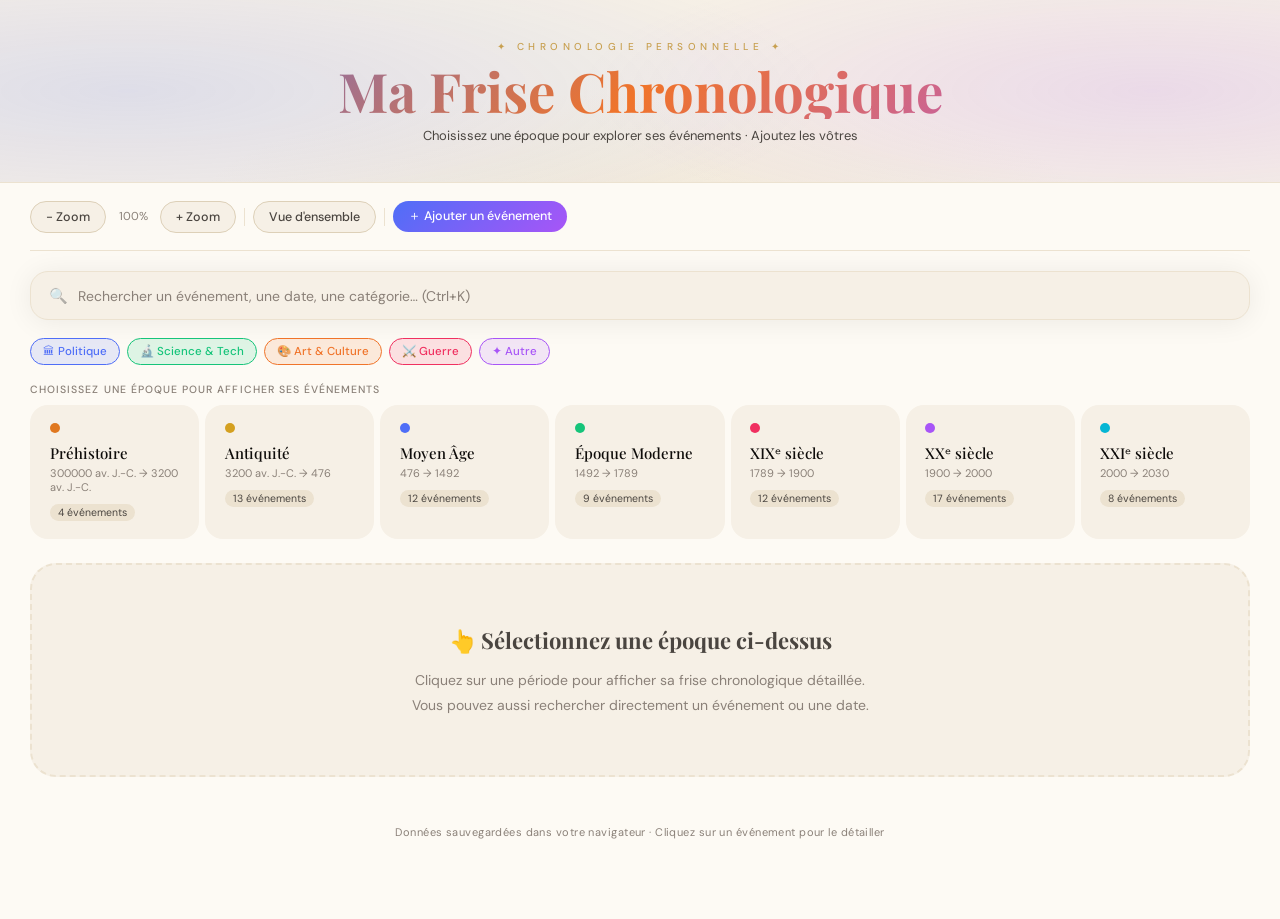
==== commit 6144dc37: "Update frise_chronologique (1).html" ====
--- a/frise_chronologique (1).html
+++ b/frise_chronologique (1).html
@@ -4,566 +4,643 @@
 <meta charset="UTF-8"/>
 <meta name="viewport" content="width=device-width, initial-scale=1.0"/>
 <title>Ma Frise Chronologique</title>
-<link href="https://fonts.googleapis.com/css2?family=Playfair+Display:wght@400;500;700&family=DM+Sans:ital,wght@0,300;0,400;0,500;1,400&display=swap" rel="stylesheet"/>
+<link href="https://fonts.googleapis.com/css2?family=Playfair+Display:ital,wght@0,400;0,500;0,700;1,400&family=DM+Sans:wght@300;400;500&display=swap" rel="stylesheet"/>
 <style>
 *,*::before,*::after{box-sizing:border-box;margin:0;padding:0}
 :root{
-  --ink:#12100e;--ink2:#54504a;--ink3:#9a9488;
-  --paper:#fdfaf5;--paper2:#f5f0e8;--paper3:#ece4d6;--paper4:#ddd2c0;
-  --font-head:'Playfair Display',Georgia,serif;
-  --font-body:'DM Sans','Helvetica Neue',sans-serif;
+  --ink:#0e0c0a;--ink2:#4a4540;--ink3:#8a8078;
+  --paper:#fdfaf4;--paper2:#f6f0e6;--paper3:#ece2d0;--paper4:#ddd0b8;
+  --font-h:'Playfair Display',Georgia,serif;
+  --font-b:'DM Sans','Helvetica Neue',sans-serif;
   --r:10px;--rlg:18px;--rxl:26px;
-  --sh:0 2px 24px rgba(18,16,14,.07);
-  --shlg:0 8px 48px rgba(18,16,14,.14);
+  --sh:0 2px 28px rgba(14,12,10,.07);--shlg:0 12px 56px rgba(14,12,10,.15);
 }
 @media(prefers-color-scheme:dark){
   :root{
-    --ink:#f0ebe0;--ink2:#a09080;--ink3:#6b5e50;
-    --paper:#161210;--paper2:#1e1a14;--paper3:#28221a;--paper4:#352d22;
-    --sh:0 2px 24px rgba(0,0,0,.3);--shlg:0 8px 48px rgba(0,0,0,.4);
+    --ink:#f0ebe0;--ink2:#9a9080;--ink3:#625850;
+    --paper:#100e0c;--paper2:#181410;--paper3:#241e16;--paper4:#30281e;
+    --sh:0 2px 28px rgba(0,0,0,.35);--shlg:0 12px 56px rgba(0,0,0,.45);
   }
 }
-
-/* CAT COLORS — vibrant palette */
 :root{
-  --c-pol:#4f6ef7;   --c-pol-bg:rgba(79,110,247,.13);
-  --c-sci:#16b07a;   --c-sci-bg:rgba(22,176,122,.13);
-  --c-art:#e8652a;   --c-art-bg:rgba(232,101,42,.13);
-  --c-gue:#e03b5a;   --c-gue-bg:rgba(224,59,90,.13);
-  --c-aut:#9b5cf6;   --c-aut-bg:rgba(155,92,246,.13);
-  --gold:#c8a050;--gold2:#e8c070;--gold-l:rgba(200,160,80,.1);
+  --cp:#4f6ef7;--cpb:rgba(79,110,247,.14);
+  --cs:#16c47a;--csb:rgba(22,196,122,.14);
+  --ca:#f0742a;--cab:rgba(240,116,42,.14);
+  --cg:#f03060;--cgb:rgba(240,48,96,.14);
+  --cu:#a855f7;--cub:rgba(168,85,247,.14);
+  --gold:#c8a050;
 }
 
 html{scroll-behavior:smooth}
-body{font-family:var(--font-body);background:var(--paper);color:var(--ink);min-height:100vh}
+body{font-family:var(--font-b);background:var(--paper);color:var(--ink);min-height:100vh;overflow-x:hidden}
 
 /* ═══ HEADER ═══ */
-.site-header{
-  padding:2.5rem 2rem 2rem;text-align:center;
+.hdr{
+  padding:2.5rem 2rem 2.2rem;text-align:center;
   background:var(--paper2);border-bottom:1px solid var(--paper3);
   position:relative;overflow:hidden;
 }
-.site-header::before{
-  content:'';position:absolute;inset:0;
+.hdr::before{
+  content:'';position:absolute;inset:0;pointer-events:none;
   background:
-    radial-gradient(ellipse 60% 80% at 20% 50%,var(--c-pol-bg),transparent),
-    radial-gradient(ellipse 50% 70% at 80% 50%,var(--c-aut-bg),transparent),
-    radial-gradient(ellipse 40% 60% at 50% 100%,var(--gold-l),transparent);
-  pointer-events:none;
-}
-.header-ornament{
-  font-size:10.5px;letter-spacing:.4em;color:var(--gold);
-  text-transform:uppercase;margin-bottom:.6rem;font-weight:500;
-}
-.site-title{
-  font-family:var(--font-head);font-size:clamp(2rem,5vw,3.2rem);
-  font-weight:700;line-height:1.1;margin-bottom:.4rem;
-  background:linear-gradient(135deg,var(--ink) 0%,var(--c-pol) 50%,var(--c-aut) 100%);
+    radial-gradient(ellipse 55% 90% at 10% 50%,var(--cpb),transparent),
+    radial-gradient(ellipse 45% 80% at 90% 50%,var(--cub),transparent),
+    radial-gradient(ellipse 35% 60% at 50% 110%,rgba(200,160,80,.08),transparent);
+}
+.hdr-orn{font-size:10px;letter-spacing:.45em;color:var(--gold);text-transform:uppercase;margin-bottom:.55rem;font-weight:500;position:relative}
+.hdr-title{
+  font-family:var(--font-h);font-size:clamp(2rem,5vw,3.4rem);font-weight:700;line-height:1.05;margin-bottom:.45rem;position:relative;
+  background:linear-gradient(135deg,var(--cp) 0%,var(--ca) 50%,var(--cu) 100%);
   -webkit-background-clip:text;-webkit-text-fill-color:transparent;background-clip:text;
 }
-.site-subtitle{font-size:13.5px;color:var(--ink2);max-width:420px;margin:0 auto}
+.hdr-sub{font-size:13px;color:var(--ink2);max-width:460px;margin:0 auto;position:relative;line-height:1.6}
 
 /* ═══ PAGE ═══ */
-.page{max-width:1200px;margin:0 auto;padding:0 1.25rem 4rem}
+.page{max-width:1260px;margin:0 auto;padding:0 1.25rem 5rem}
 
 /* ═══ TOOLBAR ═══ */
-.toolbar{
-  display:flex;align-items:center;gap:8px;flex-wrap:wrap;
-  padding:1.1rem 0 1rem;border-bottom:1px solid var(--paper3);margin-bottom:1.25rem;
-}
-.btn{
-  font-family:var(--font-body);font-size:12.5px;font-weight:500;
-  padding:7px 16px;border-radius:100px;
-  border:1px solid var(--paper4);background:var(--paper2);color:var(--ink2);
-  cursor:pointer;transition:all .18s;white-space:nowrap;
-}
-.btn:hover{background:var(--paper3);color:var(--ink);border-color:var(--paper4)}
-.btn.primary{
-  background:linear-gradient(135deg,var(--c-pol),var(--c-aut));
-  color:#fff;border:none;font-weight:500;
-}
+.toolbar{display:flex;align-items:center;gap:8px;flex-wrap:wrap;padding:1.1rem 0;border-bottom:1px solid var(--paper3);margin-bottom:1.25rem}
+.btn{font-family:var(--font-b);font-size:12.5px;font-weight:500;padding:7px 15px;border-radius:100px;border:1px solid var(--paper4);background:var(--paper2);color:var(--ink2);cursor:pointer;transition:all .18s;white-space:nowrap}
+.btn:hover{background:var(--paper3);color:var(--ink)}
+.btn.primary{background:linear-gradient(135deg,var(--cp),var(--cu));color:#fff;border:none}
 .btn.primary:hover{opacity:.88;transform:translateY(-1px)}
-.zoom-label{font-size:12px;color:var(--ink3);min-width:40px;text-align:center}
+.zoom-lbl{font-size:11.5px;color:var(--ink3);min-width:38px;text-align:center}
 .sep{width:1px;height:18px;background:var(--paper3);flex-shrink:0}
 
-/* ═══ SEARCH BAR ═══ */
-.search-bar{
+/* ═══ SEARCH ═══ */
+.searchbox{
   display:flex;align-items:center;gap:10px;
-  padding:.85rem 1rem;margin-bottom:1.1rem;
-  background:var(--paper2);border:1.5px solid var(--paper3);
-  border-radius:var(--rlg);box-shadow:var(--sh);
-  transition:border-color .2s,box-shadow .2s;
-}
-.search-bar:focus-within{border-color:var(--c-pol);box-shadow:0 0 0 3px rgba(79,110,247,.1),var(--sh)}
-.search-icon{font-size:16px;flex-shrink:0;opacity:.5}
-.search-bar input{
-  flex:1;background:none;border:none;outline:none;
-  font-family:var(--font-body);font-size:14px;color:var(--ink);
-}
-.search-bar input::placeholder{color:var(--ink3)}
-.search-clear{
-  background:none;border:none;cursor:pointer;
-  font-size:14px;color:var(--ink3);padding:2px 6px;border-radius:50%;
-  transition:background .15s;display:none;
-}
-.search-clear.show{display:block}
-.search-clear:hover{background:var(--paper3)}
-/* results dropdown */
-#search-results{
+  padding:.85rem 1.1rem;margin-bottom:1.1rem;
+  background:var(--paper2);border:1.5px solid var(--paper3);border-radius:var(--rlg);
+  box-shadow:var(--sh);transition:border-color .2s,box-shadow .2s;
+}
+.searchbox:focus-within{border-color:var(--cp);box-shadow:0 0 0 3px rgba(79,110,247,.1),var(--sh)}
+.si{font-size:15px;opacity:.45;flex-shrink:0}
+.searchbox input{flex:1;background:none;border:none;outline:none;font-family:var(--font-b);font-size:14px;color:var(--ink)}
+.searchbox input::placeholder{color:var(--ink3)}
+.sclear{background:none;border:none;cursor:pointer;font-size:13px;color:var(--ink3);padding:3px 7px;border-radius:50%;transition:background .15s;display:none}
+.sclear.on{display:block}.sclear:hover{background:var(--paper3)}
+#sres{
   position:relative;margin-top:-4px;margin-bottom:1rem;
-  background:var(--paper);border:1px solid var(--paper3);
-  border-radius:var(--r);overflow:hidden;
-  box-shadow:var(--shlg);display:none;
-  max-height:280px;overflow-y:auto;
-}
-#search-results.open{display:block}
-.sr-item{
-  display:flex;align-items:center;gap:12px;
-  padding:10px 16px;cursor:pointer;border-bottom:1px solid var(--paper3);
-  transition:background .12s;
-}
-.sr-item:last-child{border-bottom:none}
-.sr-item:hover{background:var(--paper2)}
-.sr-dot{width:10px;height:10px;border-radius:50%;flex-shrink:0}
-.sr-title{font-size:13.5px;font-weight:500;font-family:var(--font-head)}
-.sr-meta{font-size:11.5px;color:var(--ink3);margin-top:1px}
+  background:var(--paper);border:1px solid var(--paper3);border-radius:var(--r);
+  box-shadow:var(--shlg);display:none;max-height:280px;overflow-y:auto;
+}
+#sres.open{display:block}
+.sri{display:flex;align-items:center;gap:12px;padding:10px 16px;cursor:pointer;border-bottom:1px solid var(--paper3);transition:background .12s}
+.sri:last-child{border-bottom:none}.sri:hover{background:var(--paper2)}
+.sri-dot{width:9px;height:9px;border-radius:50%;flex-shrink:0}
+.sri-title{font-size:13.5px;font-weight:500;font-family:var(--font-h)}
+.sri-meta{font-size:11px;color:var(--ink3);margin-top:1px}
 .sr-empty{padding:16px;text-align:center;font-size:13px;color:var(--ink3)}
-mark{background:linear-gradient(135deg,rgba(79,110,247,.25),rgba(155,92,246,.2));color:inherit;border-radius:3px;padding:0 1px}
+mark{background:linear-gradient(135deg,rgba(79,110,247,.28),rgba(168,85,247,.2));color:inherit;border-radius:3px;padding:0 1px}
 
 /* ═══ LEGEND ═══ */
-.legend{display:flex;gap:8px;flex-wrap:wrap;margin-bottom:1.1rem}
-.legend-item{
-  display:flex;align-items:center;gap:6px;
-  font-size:11.5px;font-weight:500;cursor:pointer;
-  padding:5px 13px;border-radius:100px;
-  border:1px solid transparent;transition:all .18s;
-}
-.legend-item:hover{filter:brightness(.9)}
-
-/* ═══ TIMELINE ═══ */
+.legend{display:flex;gap:7px;flex-wrap:wrap;margin-bottom:1.1rem}
+.leg-item{display:flex;align-items:center;gap:6px;font-size:11.5px;font-weight:500;cursor:pointer;padding:5px 12px;border-radius:100px;border:1.5px solid transparent;transition:all .18s}
+
+/* ═══ ERA STRIP — the main clickable interface ═══ */
+.era-strip-wrap{margin-bottom:1.5rem}
+.era-strip-label{font-size:10.5px;letter-spacing:.1em;text-transform:uppercase;color:var(--ink3);margin-bottom:.6rem;font-weight:500}
+.era-strip{
+  display:grid;gap:6px;
+  grid-template-columns:repeat(auto-fit,minmax(140px,1fr));
+}
+.era-card{
+  border-radius:var(--rlg);border:2px solid transparent;
+  padding:1rem 1.1rem;cursor:pointer;transition:all .22s;
+  position:relative;overflow:hidden;
+  background:var(--paper2);
+}
+.era-card::before{content:'';position:absolute;inset:0;opacity:0;transition:opacity .22s;background:var(--era-color);pointer-events:none}
+.era-card:hover::before{opacity:.06}
+.era-card.active{border-color:var(--era-color)!important;background:var(--paper);}
+.era-card.active::before{opacity:.08}
+.era-card.active .ec-name{color:var(--era-color)}
+.ec-dot{width:10px;height:10px;border-radius:50%;margin-bottom:.6rem;background:var(--era-color)}
+.ec-name{font-family:var(--font-h);font-size:15px;font-weight:500;margin-bottom:.2rem;transition:color .2s}
+.ec-range{font-size:11px;color:var(--ink3);margin-bottom:.35rem}
+.ec-count{font-size:10.5px;color:var(--ink2);background:var(--paper3);border-radius:100px;padding:2px 8px;display:inline-block}
+.ec-arrow{position:absolute;right:12px;top:50%;transform:translateY(-50%);font-size:18px;opacity:0;transition:opacity .2s,transform .2s;color:var(--era-color)}
+.era-card:hover .ec-arrow,.era-card.active .ec-arrow{opacity:1;transform:translateY(-50%) translateX(2px)}
+
+/* hint when nothing selected */
+.era-hint{
+  text-align:center;padding:3.5rem 2rem;
+  border:2px dashed var(--paper3);border-radius:var(--rxl);
+  color:var(--ink3);font-size:14px;line-height:1.8;
+  background:var(--paper2);margin-bottom:1rem;
+}
+.era-hint strong{display:block;font-family:var(--font-h);font-size:22px;color:var(--ink2);margin-bottom:.5rem}
+
+/* ═══ TIMELINE CANVAS ═══ */
+#tl-outer{display:none}
+#tl-outer.show{display:block}
+.tl-header{
+  display:flex;align-items:center;justify-content:space-between;
+  margin-bottom:.9rem;flex-wrap:wrap;gap:8px;
+}
+.tl-era-badge{
+  display:flex;align-items:center;gap:8px;
+  font-family:var(--font-h);font-size:18px;font-weight:500;
+}
+.tl-era-dot{width:12px;height:12px;border-radius:50%}
+.tl-close{background:none;border:1px solid var(--paper3);color:var(--ink3);border-radius:100px;padding:5px 14px;font-size:12px;cursor:pointer;font-family:var(--font-b);transition:background .15s}
+.tl-close:hover{background:var(--paper2)}
 #tl-wrap{
   border-radius:var(--rxl);border:1px solid var(--paper3);
-  background:var(--paper2);overflow:hidden;
-  cursor:grab;user-select:none;position:relative;
+  background:var(--paper2);overflow:hidden;cursor:grab;user-select:none;
   box-shadow:var(--sh);
 }
 #tl-wrap.dragging{cursor:grabbing}
 #tl-svg{display:block;width:100%}
 
 /* ═══ TOOLTIP ═══ */
-#tooltip{
+#tip{
   position:fixed;pointer-events:none;
   background:var(--ink);color:var(--paper);
   border-radius:var(--r);padding:10px 14px;
-  font-size:12px;z-index:200;max-width:240px;
-  line-height:1.5;display:none;
-  box-shadow:var(--shlg);font-family:var(--font-body);
-}
-#tooltip strong{display:block;font-size:13px;margin-bottom:2px;font-family:var(--font-head)}
-#tooltip .ty{font-size:10.5px;letter-spacing:.04em;margin-bottom:3px}
-#tooltip .td{color:rgba(240,235,224,.65);font-size:11px;margin-top:3px}
+  font-size:12px;z-index:200;max-width:250px;line-height:1.5;
+  display:none;box-shadow:var(--shlg);font-family:var(--font-b);
+}
+#tip strong{display:block;font-size:13.5px;margin-bottom:2px;font-family:var(--font-h)}
+#tip .ty{font-size:10.5px;letter-spacing:.04em;margin-bottom:3px}
+#tip .td{color:rgba(240,235,224,.6);font-size:11px;margin-top:3px}
 
 /* ═══ CARD POPUP ═══ */
-#card-popup{
-  display:none;position:fixed;z-index:250;
-  width:min(310px,90vw);
-  background:var(--paper);border:1px solid var(--paper3);
-  border-radius:var(--rxl);overflow:hidden;
-  box-shadow:var(--shlg);
+#cpop{
+  display:none;position:fixed;z-index:250;width:min(310px,90vw);
+  background:var(--paper);border:1px solid var(--paper3);border-radius:var(--rxl);
+  overflow:hidden;box-shadow:var(--shlg);
   animation:popIn .22s cubic-bezier(.34,1.56,.64,1);
 }
-@keyframes popIn{from{opacity:0;transform:scale(.92) translateY(8px)}to{opacity:1;transform:none}}
-.card-img{width:100%;height:155px;object-fit:cover;display:block}
-.card-stripe{height:5px;width:100%}
-.card-body{padding:1rem 1.25rem 1.2rem}
-.card-top{display:flex;align-items:flex-start;justify-content:space-between;margin-bottom:.5rem}
-.card-cat{
-  font-size:10px;letter-spacing:.08em;text-transform:uppercase;
-  font-weight:600;padding:3px 10px;border-radius:100px;
-}
-.card-year{font-size:12px;color:var(--ink3);margin-top:2px}
-.card-title{font-family:var(--font-head);font-size:17px;font-weight:500;line-height:1.25;margin-bottom:.5rem}
-.card-desc{font-size:13px;color:var(--ink2);line-height:1.6;margin-bottom:.85rem}
-.card-actions{display:flex;gap:8px}
-.card-btn-edit{
-  flex:1;font-family:var(--font-body);font-size:12px;font-weight:500;
-  padding:8px;border-radius:100px;cursor:pointer;
-  border:none;transition:opacity .15s;
-}
-.card-btn-edit:hover{opacity:.82}
-.card-btn-close{
-  font-family:var(--font-body);font-size:12px;
-  padding:8px 14px;border-radius:100px;cursor:pointer;
-  background:transparent;color:var(--ink2);border:1px solid var(--paper3);
-}
-.card-btn-close:hover{background:var(--paper2)}
+@keyframes popIn{from{opacity:0;transform:scale(.9) translateY(10px)}to{opacity:1;transform:none}}
+.cp-img{width:100%;height:148px;object-fit:cover;display:block}
+.cp-stripe{height:5px;width:100%}
+.cp-body{padding:1rem 1.2rem 1.2rem}
+.cp-top{display:flex;align-items:flex-start;justify-content:space-between;margin-bottom:.45rem}
+.cp-cat{font-size:10px;letter-spacing:.08em;text-transform:uppercase;font-weight:600;padding:3px 10px;border-radius:100px}
+.cp-year{font-size:11.5px;color:var(--ink3);margin-top:2px}
+.cp-title{font-family:var(--font-h);font-size:16px;font-weight:500;line-height:1.25;margin-bottom:.5rem}
+.cp-desc{font-size:12.5px;color:var(--ink2);line-height:1.6;margin-bottom:.85rem}
+.cp-acts{display:flex;gap:8px}
+.cp-edit{flex:1;font-family:var(--font-b);font-size:12px;font-weight:500;padding:8px;border-radius:100px;cursor:pointer;border:none;transition:opacity .15s}
+.cp-edit:hover{opacity:.82}
+.cp-cls{font-family:var(--font-b);font-size:12px;padding:8px 14px;border-radius:100px;cursor:pointer;background:transparent;color:var(--ink2);border:1px solid var(--paper3)}
+.cp-cls:hover{background:var(--paper2)}
 
 /* ═══ MODAL ═══ */
-#modal-bg{
-  display:none;position:fixed;inset:0;
-  background:rgba(18,16,14,.55);backdrop-filter:blur(5px);
-  z-index:300;align-items:center;justify-content:center;
-}
-#modal-bg.open{display:flex}
+#mbg{display:none;position:fixed;inset:0;background:rgba(14,12,10,.55);backdrop-filter:blur(5px);z-index:300;align-items:center;justify-content:center}
+#mbg.open{display:flex}
 #modal{
-  background:var(--paper);border:1px solid var(--paper3);
-  border-radius:var(--rxl);padding:2rem;
-  width:min(540px,95vw);max-height:92vh;overflow-y:auto;
-  box-shadow:var(--shlg);
-  animation:slideUp .25s cubic-bezier(.34,1.2,.64,1);
+  background:var(--paper);border:1px solid var(--paper3);border-radius:var(--rxl);
+  padding:2rem;width:min(540px,95vw);max-height:92vh;overflow-y:auto;
+  box-shadow:var(--shlg);animation:slideUp .25s cubic-bezier(.34,1.2,.64,1);
 }
 @keyframes slideUp{from{opacity:0;transform:translateY(20px)}to{opacity:1;transform:none}}
-.modal-header{
-  display:flex;align-items:center;justify-content:space-between;
-  margin-bottom:1.5rem;padding-bottom:1rem;border-bottom:1px solid var(--paper3);
-}
-.modal-header h2{font-family:var(--font-head);font-size:21px;font-weight:500}
-.modal-close{background:none;border:none;font-size:18px;color:var(--ink3);cursor:pointer;padding:4px 8px;border-radius:var(--r)}
-.modal-close:hover{background:var(--paper2)}
-.form-grid{display:grid;grid-template-columns:1fr 1fr;gap:14px}
-.form-grid .span2{grid-column:span 2}
-.form-row label{
-  display:block;font-size:10.5px;letter-spacing:.07em;text-transform:uppercase;
-  color:var(--ink3);margin-bottom:6px;font-weight:500;
-}
-.form-row input,.form-row textarea,.form-row select{
-  width:100%;font-size:14px;font-family:var(--font-body);
-  border:1.5px solid var(--paper3);border-radius:var(--r);
-  background:var(--paper2);color:var(--ink);padding:10px 13px;
-  outline:none;transition:border-color .15s;
-}
-.form-row input:focus,.form-row textarea:focus,.form-row select:focus{border-color:var(--c-pol)}
-.form-row textarea{height:88px;resize:vertical}
-
-/* image zone */
-.img-zone{
-  border:2px dashed var(--paper4);border-radius:var(--rlg);
-  padding:1.25rem;text-align:center;cursor:pointer;
-  transition:border-color .2s,background .2s;position:relative;overflow:hidden;
-}
-.img-zone:hover{border-color:var(--c-pol);background:rgba(79,110,247,.04)}
-.img-zone input[type=file]{position:absolute;inset:0;opacity:0;cursor:pointer}
-.img-zone-ico{font-size:26px;margin-bottom:.4rem;display:block}
-.img-zone p{font-size:13px;color:var(--ink2)}
-.img-zone small{font-size:11px;color:var(--ink3)}
-#img-preview{display:none;margin-top:12px;text-align:center}
-#img-preview img{max-height:130px;max-width:100%;border-radius:var(--r);object-fit:cover;box-shadow:var(--sh)}
-.remove-img{
-  display:inline-block;margin-top:8px;font-size:12px;color:#e03b5a;
-  cursor:pointer;text-decoration:underline;background:none;border:none;font-family:var(--font-body);
-}
-/* cat color swatches */
-.cat-picker{display:flex;gap:8px;flex-wrap:wrap;margin-top:4px}
-.cat-swatch{
-  display:flex;align-items:center;gap:6px;
-  font-size:12px;font-weight:500;cursor:pointer;
-  padding:6px 12px;border-radius:100px;
-  border:2px solid transparent;transition:all .15s;
-}
-.cat-swatch.selected{border-color:var(--ink)!important}
-
-/* modal buttons */
-.modal-btns{display:flex;gap:10px;justify-content:flex-end;margin-top:1.5rem;flex-wrap:wrap}
-.btn-save{
-  background:linear-gradient(135deg,var(--c-pol),var(--c-aut));
-  color:#fff;border:none;border-radius:100px;
-  padding:10px 26px;font-size:13px;font-family:var(--font-body);cursor:pointer;font-weight:500;
-  transition:opacity .15s,transform .15s;
-}
-.btn-save:hover{opacity:.88;transform:translateY(-1px)}
-.btn-cancel{
-  background:transparent;color:var(--ink2);border:1px solid var(--paper3);
-  border-radius:100px;padding:10px 18px;font-size:13px;
-  font-family:var(--font-body);cursor:pointer;
-}
-.btn-cancel:hover{background:var(--paper2)}
-.btn-del{
-  background:transparent;color:#e03b5a;border:1px solid var(--paper3);
-  border-radius:100px;padding:10px 14px;font-size:13px;
-  font-family:var(--font-body);cursor:pointer;margin-right:auto;
-}
-.btn-del:hover{background:rgba(224,59,90,.07)}
-
+.mhdr{display:flex;align-items:center;justify-content:space-between;margin-bottom:1.5rem;padding-bottom:1rem;border-bottom:1px solid var(--paper3)}
+.mhdr h2{font-family:var(--font-h);font-size:21px;font-weight:500}
+.mcls{background:none;border:none;font-size:18px;color:var(--ink3);cursor:pointer;padding:4px 8px;border-radius:var(--r)}
+.mcls:hover{background:var(--paper2)}
+.fgrid{display:grid;grid-template-columns:1fr 1fr;gap:14px}
+.fgrid .s2{grid-column:span 2}
+.fr label{display:block;font-size:10.5px;letter-spacing:.07em;text-transform:uppercase;color:var(--ink3);margin-bottom:6px;font-weight:500}
+.fr input,.fr textarea,.fr select{width:100%;font-size:14px;font-family:var(--font-b);border:1.5px solid var(--paper3);border-radius:var(--r);background:var(--paper2);color:var(--ink);padding:10px 13px;outline:none;transition:border-color .15s}
+.fr input:focus,.fr textarea:focus,.fr select:focus{border-color:var(--cp)}
+.fr textarea{height:88px;resize:vertical}
+.cat-pick{display:flex;gap:7px;flex-wrap:wrap;margin-top:4px}
+.csw{display:flex;align-items:center;gap:6px;font-size:12px;font-weight:500;cursor:pointer;padding:6px 13px;border-radius:100px;border:2px solid transparent;transition:all .15s}
+.csw.sel{border-color:var(--ink)!important}
+.imgzone{border:2px dashed var(--paper4);border-radius:var(--rlg);padding:1.25rem;text-align:center;cursor:pointer;transition:border-color .2s,background .2s;position:relative;overflow:hidden}
+.imgzone:hover{border-color:var(--cp);background:rgba(79,110,247,.04)}
+.imgzone input{position:absolute;inset:0;opacity:0;cursor:pointer}
+.imgzone p{font-size:13px;color:var(--ink2)}.imgzone small{font-size:11px;color:var(--ink3)}
+#ipr{display:none;margin-top:12px;text-align:center}
+#ipr img{max-height:130px;max-width:100%;border-radius:var(--r);object-fit:cover;box-shadow:var(--sh)}
+.rmi{display:inline-block;margin-top:8px;font-size:12px;color:var(--cg);cursor:pointer;text-decoration:underline;background:none;border:none;font-family:var(--font-b)}
+.mbtns{display:flex;gap:10px;justify-content:flex-end;margin-top:1.5rem;flex-wrap:wrap}
+.bsave{background:linear-gradient(135deg,var(--cp),var(--cu));color:#fff;border:none;border-radius:100px;padding:10px 26px;font-size:13px;font-family:var(--font-b);cursor:pointer;font-weight:500;transition:opacity .15s,transform .15s}
+.bsave:hover{opacity:.88;transform:translateY(-1px)}
+.bcanc{background:transparent;color:var(--ink2);border:1px solid var(--paper3);border-radius:100px;padding:10px 18px;font-size:13px;font-family:var(--font-b);cursor:pointer}
+.bcanc:hover{background:var(--paper2)}
+.bdel{background:transparent;color:var(--cg);border:1px solid var(--paper3);border-radius:100px;padding:10px 14px;font-size:13px;font-family:var(--font-b);cursor:pointer;margin-right:auto}
+.bdel:hover{background:rgba(240,48,96,.07)}
 footer{text-align:center;font-size:11px;color:var(--ink3);padding:2rem 0 0;letter-spacing:.04em}
 </style>
 </head>
 <body>
-
-<header class="site-header">
-  <div class="header-ornament">✦ Chronologie Personnelle ✦</div>
-  <h1 class="site-title">Ma Frise Chronologique</h1>
-  <p class="site-subtitle">Naviguez dans le temps · Ajoutez vos événements · Illustrez l'histoire</p>
+<header class="hdr">
+  <div class="hdr-orn">✦ Chronologie Personnelle ✦</div>
+  <h1 class="hdr-title">Ma Frise Chronologique</h1>
+  <p class="hdr-sub">Choisissez une époque pour explorer ses événements · Ajoutez les vôtres</p>
 </header>
 
 <div class="page">
-
-  <!-- TOOLBAR -->
   <div class="toolbar">
     <button class="btn" onclick="zoom(-1)">− Zoom</button>
-    <span class="zoom-label" id="zoom-lbl">100%</span>
+    <span class="zoom-lbl" id="zlbl">100%</span>
     <button class="btn" onclick="zoom(1)">+ Zoom</button>
     <div class="sep"></div>
     <button class="btn" onclick="resetView()">Vue d'ensemble</button>
     <div class="sep"></div>
-    <button class="btn primary" onclick="openAddModal()">＋ Ajouter un événement</button>
+    <button class="btn primary" onclick="openAdd()">＋ Ajouter un événement</button>
   </div>
 
   <!-- SEARCH -->
-  <div class="search-bar" id="search-bar">
-    <span class="search-icon">🔍</span>
-    <input type="text" id="search-input" placeholder="Rechercher un événement, une date, une catégorie…" oninput="onSearch(this.value)" autocomplete="off"/>
-    <button class="search-clear" id="search-clear" onclick="clearSearch()" title="Effacer">✕</button>
+  <div class="searchbox">
+    <span class="si">🔍</span>
+    <input type="text" id="si" placeholder="Rechercher un événement, une date, une catégorie… (Ctrl+K)" oninput="onSearch(this.value)" autocomplete="off"/>
+    <button class="sclear" id="scl" onclick="clearSearch()">✕</button>
   </div>
-  <div id="search-results"></div>
+  <div id="sres"></div>
 
   <!-- LEGEND -->
   <div class="legend" id="legend"></div>
 
+  <!-- ERA STRIP -->
+  <div class="era-strip-wrap">
+    <div class="era-strip-label">Choisissez une époque pour afficher ses événements</div>
+    <div class="era-strip" id="era-strip"></div>
+  </div>
+
+  <!-- HINT -->
+  <div class="era-hint" id="era-hint">
+    <strong>👆 Sélectionnez une époque ci-dessus</strong>
+    Cliquez sur une période pour afficher sa frise chronologique détaillée.<br>
+    Vous pouvez aussi rechercher directement un événement ou une date.
+  </div>
+
   <!-- TIMELINE -->
-  <div id="tl-wrap">
-    <svg id="tl-svg" height="330"></svg>
+  <div id="tl-outer">
+    <div class="tl-header">
+      <div class="tl-era-badge">
+        <div class="tl-era-dot" id="tl-dot"></div>
+        <span id="tl-era-name"></span>
+      </div>
+      <div style="display:flex;gap:8px;align-items:center">
+        <button class="btn" onclick="zoom(-1)" style="padding:5px 12px">−</button>
+        <span class="zoom-lbl" id="zlbl2">100%</span>
+        <button class="btn" onclick="zoom(1)" style="padding:5px 12px">+</button>
+        <button class="tl-close" onclick="closeEra()">✕ Fermer</button>
+      </div>
+    </div>
+    <div id="tl-wrap"><svg id="tl-svg" height="340"></svg></div>
   </div>
 
   <footer>Données sauvegardées dans votre navigateur · Cliquez sur un événement pour le détailler</footer>
 </div>
 
-<!-- TOOLTIP -->
-<div id="tooltip"></div>
-
-<!-- CARD POPUP -->
-<div id="card-popup">
-  <div id="cp-img-wrap"></div>
-  <div class="card-stripe" id="cp-stripe"></div>
-  <div class="card-body">
-    <div class="card-top">
-      <span class="card-cat" id="cp-cat"></span>
-      <span class="card-year" id="cp-year"></span>
-    </div>
-    <div class="card-title" id="cp-title"></div>
-    <div class="card-desc" id="cp-desc"></div>
-    <div class="card-actions">
-      <button class="card-btn-edit" id="cp-edit">✏️ Modifier</button>
-      <button class="card-btn-close" onclick="closeCard()">Fermer</button>
+<div id="tip"></div>
+
+<div id="cpop">
+  <div id="cp-img-w"></div>
+  <div class="cp-stripe" id="cp-stripe"></div>
+  <div class="cp-body">
+    <div class="cp-top"><span class="cp-cat" id="cp-cat"></span><span class="cp-year" id="cp-year"></span></div>
+    <div class="cp-title" id="cp-title"></div>
+    <div class="cp-desc" id="cp-desc"></div>
+    <div class="cp-acts">
+      <button class="cp-edit" id="cp-edit">✏️ Modifier</button>
+      <button class="cp-cls" onclick="closeCard()">Fermer</button>
     </div>
   </div>
 </div>
 
-<!-- MODAL -->
-<div id="modal-bg">
+<div id="mbg">
   <div id="modal">
-    <div class="modal-header">
-      <h2 id="modal-title">Nouvel événement</h2>
-      <button class="modal-close" onclick="closeModal()">✕</button>
-    </div>
-    <div class="form-grid">
-      <div class="form-row span2"><label>Titre *</label><input id="f-title" type="text" placeholder="Ex : Révolution française"/></div>
-      <div class="form-row"><label>Année * (négatif = av. J.-C.)</label><input id="f-year" type="number" placeholder="Ex : 1789"/></div>
-      <div class="form-row"><label>Catégorie</label>
-        <div class="cat-picker" id="cat-picker"></div>
-        <input type="hidden" id="f-cat" value="autre"/>
-      </div>
-      <div class="form-row span2"><label>Description</label><textarea id="f-desc" placeholder="Quelques mots sur cet événement…"></textarea></div>
-      <div class="form-row span2">
+    <div class="mhdr"><h2 id="mtitle">Nouvel événement</h2><button class="mcls" onclick="closeMod()">✕</button></div>
+    <div class="fgrid">
+      <div class="fr s2"><label>Titre *</label><input id="ft" type="text" placeholder="Ex : Révolution française"/></div>
+      <div class="fr"><label>Année * (négatif = av. J.-C.)</label><input id="fy" type="number" placeholder="Ex : 1789"/></div>
+      <div class="fr"><label>Catégorie</label><div class="cat-pick" id="cpick"></div><input type="hidden" id="fc" value="autre"/></div>
+      <div class="fr s2"><label>Description</label><textarea id="fd" placeholder="Quelques mots sur cet événement…"></textarea></div>
+      <div class="fr s2">
         <label>Image (optionnelle)</label>
-        <div class="img-zone" id="img-zone">
-          <input type="file" accept="image/*" id="f-img" onchange="handleImgUpload(this)"/>
-          <span class="img-zone-ico">🖼️</span>
-          <p>Cliquez ou glissez une image ici</p>
-          <small>JPG, PNG, GIF, WebP</small>
+        <div class="imgzone" id="imgz"><input type="file" accept="image/*" id="fi" onchange="handleImg(this)"/>
+          <span style="font-size:26px;display:block;margin-bottom:.4rem">🖼️</span>
+          <p>Cliquez ou glissez une image ici</p><small>JPG, PNG, WebP</small>
         </div>
-        <div id="img-preview">
-          <img id="img-preview-el" src="" alt=""/>
-          <button class="remove-img" onclick="removeImg()">Supprimer l'image</button>
-        </div>
+        <div id="ipr"><img id="iprel" src="" alt=""/><button class="rmi" onclick="removeImg()">Supprimer l'image</button></div>
       </div>
     </div>
-    <div class="modal-btns">
-      <button class="btn-del" id="btn-del" onclick="deleteEvent()" style="display:none">🗑 Supprimer</button>
-      <button class="btn-cancel" onclick="closeModal()">Annuler</button>
-      <button class="btn-save" onclick="saveEvent()">Enregistrer</button>
+    <div class="mbtns">
+      <button class="bdel" id="bdel" onclick="deleteEv()" style="display:none">🗑 Supprimer</button>
+      <button class="bcanc" onclick="closeMod()">Annuler</button>
+      <button class="bsave" onclick="saveEv()">Enregistrer</button>
     </div>
   </div>
 </div>
 
 <script>
-/* ══ DATA ══ */
+/* ══ CATEGORIES ══ */
 const CATS={
-  politique:{color:'#4f6ef7',bg:'rgba(79,110,247,.13)',label:'Politique',emoji:'🏛'},
-  science:  {color:'#16b07a',bg:'rgba(22,176,122,.13)',label:'Science & Tech',emoji:'🔬'},
-  art:      {color:'#e8652a',bg:'rgba(232,101,42,.13)',label:'Art & Culture',emoji:'🎨'},
-  guerre:   {color:'#e03b5a',bg:'rgba(224,59,90,.13)', label:'Guerre',emoji:'⚔️'},
-  autre:    {color:'#9b5cf6',bg:'rgba(155,92,246,.13)',label:'Autre',emoji:'✦'},
+  politique:{c:'#4f6ef7',bg:'rgba(79,110,247,.13)',l:'Politique',e:'🏛'},
+  science:  {c:'#16c47a',bg:'rgba(22,196,122,.13)',l:'Science & Tech',e:'🔬'},
+  art:      {c:'#f0742a',bg:'rgba(240,116,42,.13)',l:'Art & Culture',e:'🎨'},
+  guerre:   {c:'#f03060',bg:'rgba(240,48,96,.13)', l:'Guerre',e:'⚔️'},
+  autre:    {c:'#a855f7',bg:'rgba(168,85,247,.13)',l:'Autre',e:'✦'},
 };
 
-const SK='frise_v3';
-const DEFAULTS=[
-  {id:1, year:-3000,title:"Invention de l'écriture",    desc:"Les Sumériens inventent l'écriture cunéiforme en Mésopotamie.",cat:'science',img:''},
-  {id:2, year:-776, title:"Premiers Jeux Olympiques",    desc:"Jeux panhelléniques organisés à Olympie en l'honneur de Zeus.",cat:'autre',img:''},
-  {id:3, year:-44,  title:"Assassinat de Jules César",   desc:"Poignardé aux Ides de Mars au Sénat de Rome.",cat:'politique',img:''},
-  {id:4, year:476,  title:"Chute de Rome",               desc:"Fin de l'Empire romain d'Occident.",cat:'guerre',img:''},
-  {id:5, year:1095, title:"Première Croisade",           desc:"Le pape Urbain II prêche la Croisade vers Jérusalem.",cat:'guerre',img:''},
-  {id:6, year:1440, title:"Gutenberg & l'imprimerie",    desc:"La presse à caractères mobiles révolutionne la diffusion du savoir.",cat:'science',img:''},
-  {id:7, year:1492, title:"Christophe Colomb",           desc:"Découverte de l'Amérique pour les Européens.",cat:'politique',img:''},
-  {id:8, year:1610, title:"Galilée et le télescope",     desc:"Galilée observe les lunes de Jupiter.",cat:'science',img:''},
-  {id:9, year:1687, title:"Principia de Newton",         desc:"Publication des lois de la gravitation universelle.",cat:'science',img:''},
-  {id:10,year:1789, title:"Révolution française",        desc:"Prise de la Bastille, fin de l'Ancien Régime.",cat:'politique',img:''},
-  {id:11,year:1804, title:"Beethoven — 3ᵉ Symphonie",   desc:"L'Héroïque marque le tournant du romantisme musical.",cat:'art',img:''},
-  {id:12,year:1865, title:"Abolition de l'esclavage",    desc:"13ᵉ amendement aux États-Unis après la guerre de Sécession.",cat:'politique',img:''},
-  {id:13,year:1905, title:"Théorie de la relativité",    desc:"Einstein publie ses travaux fondamentaux.",cat:'science',img:''},
-  {id:14,year:1945, title:"Fin de la Seconde Guerre",    desc:"Capitulation de l'Allemagne puis du Japon.",cat:'guerre',img:''},
-  {id:15,year:1969, title:"Premiers pas sur la Lune",    desc:"Neil Armstrong lors d'Apollo 11.",cat:'science',img:''},
-  {id:16,year:1989, title:"Chute du mur de Berlin",      desc:"Réunification symbolique de l'Allemagne.",cat:'politique',img:''},
-  {id:17,year:2004, title:"Naissance de Facebook",       desc:"Mark Zuckerberg lance le réseau social depuis Harvard.",cat:'science',img:''},
+/* ══ ERAS ══ */
+const ERAS=[
+  {key:'prehist',name:'Préhistoire',from:-300000,to:-3200,color:'#e07820',
+   desc:'Des origines à l\'écriture'},
+  {key:'antiq',name:'Antiquité',from:-3200,to:476,color:'#d4a020',
+   desc:'Des premières cités à Rome'},
+  {key:'moyen',name:'Moyen Âge',from:476,to:1492,color:'#4f6ef7',
+   desc:'De la chute de Rome aux Grandes Découvertes'},
+  {key:'mod',name:'Époque Moderne',from:1492,to:1789,color:'#16c47a',
+   desc:'Découvertes, Renaissance, Lumières'},
+  {key:'contemp',name:'XIXᵉ siècle',from:1789,to:1900,color:'#f03060',
+   desc:'Révolutions, industrialisation, nations'},
+  {key:'xx',name:'XXᵉ siècle',from:1900,to:2000,color:'#a855f7',
+   desc:'Guerres mondiales, décolonisation, progrès'},
+  {key:'xxi',name:'XXIᵉ siècle',from:2000,to:2030,color:'#06b6d4',
+   desc:'Numérique, mondialisation, défis actuels'},
 ];
 
-function loadEv(){try{const s=localStorage.getItem(SK);return s?JSON.parse(s):DEFAULTS}catch{return DEFAULTS}}
-function saveEv(){try{localStorage.setItem(SK,JSON.stringify(events))}catch{}}
+/* ══ EVENTS ══ */
+const SK='frise_v4';
+const DEF=[
+  /* PRÉHISTOIRE */
+  {id:1,  year:-300000,title:"Maîtrise du feu",          desc:"L'Homo erectus apprend à contrôler et produire le feu, révolutionnant la vie quotidienne.",cat:'science',img:''},
+  {id:2,  year:-40000, title:"Art pariétal",              desc:"Les grottes de Lascaux et Chauvet témoignent des premières représentations artistiques.",cat:'art',img:''},
+  {id:3,  year:-10000, title:"Révolution néolithique",    desc:"Naissance de l'agriculture et de l'élevage, sédentarisation des populations.",cat:'science',img:''},
+  {id:4,  year:-5000,  title:"Megalithes & dolmens",      desc:"Construction de Stonehenge et des grandes structures mégalithiques en Europe.",cat:'autre',img:''},
+  /* ANTIQUITÉ */
+  {id:5,  year:-3200,  title:"Invention de l'écriture",   desc:"Les Sumériens inventent l'écriture cunéiforme en Mésopotamie.",cat:'science',img:''},
+  {id:6,  year:-2700,  title:"Pyramides de Gizeh",        desc:"Construction des pyramides de Khéops, Khéphren et Mykérinos en Égypte.",cat:'art',img:''},
+  {id:7,  year:-776,   title:"Premiers Jeux Olympiques",  desc:"Jeux panhelléniques organisés à Olympie en l'honneur de Zeus.",cat:'autre',img:''},
+  {id:8,  year:-753,   title:"Fondation de Rome",         desc:"Selon la légende, Romulus fonde la ville de Rome.",cat:'politique',img:''},
+  {id:9,  year:-490,   title:"Bataille de Marathon",      desc:"Les Grecs repoussent l'invasion perse à Marathon.",cat:'guerre',img:''},
+  {id:10, year:-469,   title:"Naissance de Socrate",      desc:"Le père de la philosophie occidentale naît à Athènes.",cat:'art',img:''},
+  {id:11, year:-356,   title:"Naissance d'Alexandre",     desc:"Alexandre le Grand, futur conquérant d'un empire immense, voit le jour.",cat:'politique',img:''},
+  {id:12, year:-264,   title:"Guerres Puniques",          desc:"Rome entre en conflit avec Carthage pour la domination de la Méditerranée.",cat:'guerre',img:''},
+  {id:13, year:-44,    title:"Assassinat de César",        desc:"Jules César est poignardé aux Ides de Mars au Sénat de Rome.",cat:'politique',img:''},
+  {id:14, year:-27,    title:"Naissance de l'Empire romain",desc:"Octave Auguste devient le premier empereur romain.",cat:'politique',img:''},
+  {id:15, year:0,      title:"Naissance de Jésus-Christ", desc:"Naissance supposée de Jésus de Nazareth, fondateur du christianisme.",cat:'autre',img:''},
+  {id:16, year:79,     title:"Éruption du Vésuve",        desc:"Pompéi et Herculanum sont ensevelies sous les cendres du Vésuve.",cat:'autre',img:''},
+  {id:17, year:313,    title:"Édit de Milan",             desc:"Constantin lègue la liberté religieuse et reconnaît le christianisme.",cat:'politique',img:''},
+  {id:18, year:476,    title:"Chute de l'Empire romain",  desc:"Romulus Augustule abdique, fin de l'Empire romain d'Occident.",cat:'guerre',img:''},
+  /* MOYEN ÂGE */
+  {id:19, year:622,    title:"Hégire de Mahomet",         desc:"Mahomet fuit La Mecque pour Médine — début du calendrier islamique.",cat:'autre',img:''},
+  {id:20, year:732,    title:"Bataille de Poitiers",      desc:"Charles Martel arrête l'avancée arabe en Europe occidentale.",cat:'guerre',img:''},
+  {id:21, year:800,    title:"Couronnement de Charlemagne",desc:"Charlemagne est couronné empereur d'Occident par le pape Léon III.",cat:'politique',img:''},
+  {id:22, year:1066,   title:"Conquête de l'Angleterre",  desc:"Guillaume le Conquérant bat Harold à Hastings et prend le trône.",cat:'guerre',img:''},
+  {id:23, year:1095,   title:"Première Croisade",         desc:"Le pape Urbain II prêche la croisade vers Jérusalem.",cat:'guerre',img:''},
+  {id:24, year:1215,   title:"Magna Carta",               desc:"Les barons anglais forcent Jean sans Terre à signer la Grande Charte.",cat:'politique',img:''},
+  {id:25, year:1270,   title:"Septième Croisade",         desc:"Saint Louis meurt de la peste à Tunis, fin des croisades royales.",cat:'guerre',img:''},
+  {id:26, year:1347,   title:"La Peste Noire",            desc:"La grande épidémie de peste bubonique tue un tiers de l'Europe.",cat:'autre',img:''},
+  {id:27, year:1431,   title:"Jeanne d'Arc brûlée",       desc:"Jeanne d'Arc est brûlée vive à Rouen après un procès inique.",cat:'guerre',img:''},
+  {id:28, year:1453,   title:"Chute de Constantinople",   desc:"Mehmed II prend la ville — fin de l'Empire romain d'Orient.",cat:'guerre',img:''},
+  /* MODERNE */
+  {id:29, year:1492,   title:"Christophe Colomb",         desc:"Christophe Colomb atteint les Bahamas et ouvre la route des Amériques.",cat:'politique',img:''},
+  {id:30, year:1440,   title:"Gutenberg & l'imprimerie",  desc:"La presse à caractères mobiles révolutionne la diffusion du savoir.",cat:'science',img:''},
+  {id:31, year:1503,   title:"La Joconde de Léonard",     desc:"Léonard de Vinci peint la Mona Lisa, icône de la Renaissance.",cat:'art',img:''},
+  {id:32, year:1517,   title:"Réforme protestante",       desc:"Luther affiche ses 95 thèses à Wittenberg, rompant avec Rome.",cat:'politique',img:''},
+  {id:33, year:1543,   title:"Copernic héliocentriste",   desc:"Copernic publie sa théorie selon laquelle la Terre tourne autour du Soleil.",cat:'science',img:''},
+  {id:34, year:1572,   title:"Nuit de la Saint-Barthélemy",desc:"Massacre de milliers de protestants à Paris sur ordre de Charles IX.",cat:'guerre',img:''},
+  {id:35, year:1610,   title:"Galilée et le télescope",   desc:"Galilée observe les lunes de Jupiter, confirmant Copernic.",cat:'science',img:''},
+  {id:36, year:1687,   title:"Principia de Newton",       desc:"Newton publie ses lois de la gravitation universelle.",cat:'science',img:''},
+  {id:37, year:1759,   title:"Candide de Voltaire",       desc:"Voltaire publie son conte satirique, chef-d'œuvre des Lumières.",cat:'art',img:''},
+  {id:38, year:1776,   title:"Indépendance américaine",   desc:"Les États-Unis déclarent leur indépendance du Royaume-Uni.",cat:'politique',img:''},
+  /* XIXe */
+  {id:39, year:1789,   title:"Révolution française",      desc:"Prise de la Bastille, Déclaration des droits de l'homme.",cat:'politique',img:''},
+  {id:40, year:1804,   title:"Napoléon Ier, Empereur",    desc:"Bonaparte se couronne lui-même Empereur des Français.",cat:'politique',img:''},
+  {id:41, year:1804,   title:"3ᵉ Symphonie de Beethoven", desc:"L'Héroïque marque le basculement vers le Romantisme musical.",cat:'art',img:''},
+  {id:42, year:1815,   title:"Bataille de Waterloo",      desc:"Napoléon est vaincu par la coalition européenne, exil à Sainte-Hélène.",cat:'guerre',img:''},
+  {id:43, year:1829,   title:"Chemin de fer à vapeur",    desc:"La locomotive Rocket de Stephenson atteint 48 km/h.",cat:'science',img:''},
+  {id:44, year:1848,   title:"Printemps des Peuples",     desc:"Vague de révolutions démocratiques en Europe.",cat:'politique',img:''},
+  {id:45, year:1859,   title:"Darwin — L'Origine des espèces",desc:"Darwin publie sa théorie de l'évolution par sélection naturelle.",cat:'science',img:''},
+  {id:46, year:1863,   title:"Proclamation d'émancipation",desc:"Lincoln abolit l'esclavage aux États-Unis pendant la guerre de Sécession.",cat:'politique',img:''},
+  {id:47, year:1871,   title:"Commune de Paris",          desc:"La Commune ouvrière révolutionnaire règne 72 jours avant d'être écrasée.",cat:'politique',img:''},
+  {id:48, year:1879,   title:"Edison invente l'ampoule",  desc:"Thomas Edison met au point la première ampoule à incandescence pratique.",cat:'science',img:''},
+  {id:49, year:1889,   title:"Tour Eiffel inaugurée",     desc:"La Tour Eiffel est construite pour l'Exposition universelle de Paris.",cat:'art',img:''},
+  {id:50, year:1895,   title:"Cinéma des frères Lumière", desc:"Première projection publique du cinématographe à Paris.",cat:'art',img:''},
+  /* XXe */
+  {id:51, year:1903,   title:"Premier vol motorisé",      desc:"Les frères Wright réussissent le premier vol en avion à Kitty Hawk.",cat:'science',img:''},
+  {id:52, year:1905,   title:"Théorie de la relativité",  desc:"Einstein publie ses travaux fondamentaux sur l'espace-temps.",cat:'science',img:''},
+  {id:53, year:1914,   title:"Début de la Première Guerre mondiale",desc:"L'assassinat de François-Ferdinand à Sarajevo déclenche le conflit.",cat:'guerre',img:''},
+  {id:54, year:1917,   title:"Révolution russe",          desc:"Les bolchéviques de Lénine prennent le pouvoir en Russie.",cat:'politique',img:''},
+  {id:55, year:1918,   title:"Armistice — 11 novembre",   desc:"Fin de la Première Guerre mondiale, 18 millions de morts.",cat:'guerre',img:''},
+  {id:56, year:1929,   title:"Krach de Wall Street",      desc:"L'effondrement boursier plonge le monde dans la Grande Dépression.",cat:'autre',img:''},
+  {id:57, year:1939,   title:"Début de la Seconde Guerre mondiale",desc:"L'invasion de la Pologne par l'Allemagne nazie déclenche le conflit.",cat:'guerre',img:''},
+  {id:58, year:1944,   title:"Débarquement en Normandie", desc:"Les Alliés débarquent en Normandie le 6 juin, D-Day.",cat:'guerre',img:''},
+  {id:59, year:1945,   title:"Fin de la Seconde Guerre mondiale",desc:"Victoire alliée, découverte de l'horreur des camps.",cat:'guerre',img:''},
+  {id:60, year:1947,   title:"Indépendance de l'Inde",    desc:"Gandhi et Nehru obtiennent l'indépendance après des décennies de lutte.",cat:'politique',img:''},
+  {id:61, year:1953,   title:"ADN — double hélice",       desc:"Watson et Crick décrivent la structure de l'ADN.",cat:'science',img:''},
+  {id:62, year:1957,   title:"Spoutnik dans l'espace",    desc:"L'URSS lance le premier satellite artificiel de l'histoire.",cat:'science',img:''},
+  {id:63, year:1963,   title:"Assassinat de JFK",         desc:"Le président Kennedy est assassiné à Dallas, Texas.",cat:'politique',img:''},
+  {id:64, year:1969,   title:"Premiers pas sur la Lune",  desc:"Neil Armstrong : « Un petit pas pour l'homme, un bond de géant… »",cat:'science',img:''},
+  {id:65, year:1979,   title:"Révolution iranienne",      desc:"Khomeini instaure la République islamique en Iran.",cat:'politique',img:''},
+  {id:66, year:1989,   title:"Chute du mur de Berlin",    desc:"La réunification allemande symbolise la fin de la Guerre froide.",cat:'politique',img:''},
+  {id:67, year:1991,   title:"Dissolution de l'URSS",     desc:"Gorbatchev démissionne, fin de l'Union soviétique.",cat:'politique',img:''},
+  /* XXIe */
+  {id:68, year:2001,   title:"Attentats du 11 septembre", desc:"Les tours du World Trade Center s'effondrent, 2977 morts.",cat:'guerre',img:''},
+  {id:69, year:2004,   title:"Naissance de Facebook",     desc:"Zuckerberg lance son réseau social depuis Harvard.",cat:'science',img:''},
+  {id:70, year:2007,   title:"Premier iPhone",            desc:"Steve Jobs présente l'iPhone, révolutionnant nos usages numériques.",cat:'science',img:''},
+  {id:71, year:2008,   title:"Crise financière mondiale",  desc:"Faillite de Lehman Brothers, déclenchement de la crise de 2008.",cat:'autre',img:''},
+  {id:72, year:2010,   title:"Printemps arabe",           desc:"Vague de soulèvements populaires dans le monde arabe.",cat:'politique',img:''},
+  {id:73, year:2015,   title:"Accord de Paris sur le climat",desc:"195 pays s'engagent à limiter le réchauffement climatique.",cat:'autre',img:''},
+  {id:74, year:2020,   title:"Pandémie de Covid-19",      desc:"Le coronavirus paralyse le monde entier, plus de 7 millions de morts.",cat:'autre',img:''},
+  {id:75, year:2022,   title:"Invasion de l'Ukraine",     desc:"La Russie envahit l'Ukraine, plus grand conflit en Europe depuis 1945.",cat:'guerre',img:''},
+];
+
+function loadEv(){try{const s=localStorage.getItem(SK);return s?JSON.parse(s):DEF}catch{return DEF}}
+function saveEv2(){try{localStorage.setItem(SK,JSON.stringify(events))}catch{}}
 
 let events=loadEv();
 let nextId=Math.max(...events.map(e=>e.id),0)+1;
 let scale=1,offsetX=0,svgW=900;
-const H=330,AY=172;
+const H=340,AY=175;
 let editId=null,activeId=null,highlightId=null;
+let currentEra=null;
 let dragging=false,dsx=0,dsox=0;
 let hiddenCats=new Set();
 let pendingImg='';
 
 const svgEl=document.getElementById('tl-svg');
 const wrap=document.getElementById('tl-wrap');
-const tip=document.getElementById('tooltip');
-const cardPopup=document.getElementById('card-popup');
-
-/* ══ BUILD CAT PICKER ══ */
-function buildCatPicker(selected){
-  const p=document.getElementById('cat-picker');
-  p.innerHTML=Object.entries(CATS).map(([k,v])=>`
-    <div class="cat-swatch ${k===selected?'selected':''}"
-      style="background:${v.bg};color:${v.color};border-color:${k===selected?v.color:'transparent'}"
-      onclick="selectCat('${k}',this)"
-    >${v.emoji} ${v.label}</div>
-  `).join('');
-  document.getElementById('f-cat').value=selected||'autre';
-}
-function selectCat(k,el){
-  document.getElementById('f-cat').value=k;
-  document.querySelectorAll('.cat-swatch').forEach(s=>{
-    s.classList.remove('selected');
-    s.style.borderColor='transparent';
-  });
-  el.classList.add('selected');
-  el.style.borderColor=CATS[k].color;
+const tipEl=document.getElementById('tip');
+const cpop=document.getElementById('cpop');
+
+/* ══ ERA STRIP ══ */
+function buildEraStrip(){
+  const strip=document.getElementById('era-strip');
+  strip.innerHTML=ERAS.map(era=>{
+    const count=events.filter(e=>e.year>=era.from&&e.year<era.to&&!hiddenCats.has(e.cat)).length;
+    const isActive=currentEra&&currentEra.key===era.key;
+    return `<div class="era-card${isActive?' active':''}" style="--era-color:${era.color}" onclick="selectEra('${era.key}')">
+      <div class="ec-dot" style="background:${era.color}"></div>
+      <div class="ec-name">${era.name}</div>
+      <div class="ec-range">${era.from<0?Math.abs(era.from)+' av. J.-C.':era.from} → ${era.to<0?Math.abs(era.to)+' av. J.-C.':era.to}</div>
+      <div class="ec-count">${count} événement${count>1?'s':''}</div>
+      <span class="ec-arrow">→</span>
+    </div>`;
+  }).join('');
+}
+
+function selectEra(key){
+  currentEra=ERAS.find(e=>e.key===key);
+  buildEraStrip();
+  document.getElementById('era-hint').style.display='none';
+  const outer=document.getElementById('tl-outer');
+  outer.classList.add('show');
+  outer.style.animation='slideUp .3s cubic-bezier(.34,1.2,.64,1)';
+  document.getElementById('tl-dot').style.background=currentEra.color;
+  document.getElementById('tl-era-name').textContent=currentEra.name+' ('+
+    (currentEra.from<0?Math.abs(currentEra.from)+' av. J.-C.':currentEra.from)+' – '+
+    (currentEra.to<0?Math.abs(currentEra.to)+' av. J.-C.':currentEra.to)+')';
+  setTimeout(resetView,60);
+}
+
+function closeEra(){
+  currentEra=null;
+  buildEraStrip();
+  document.getElementById('tl-outer').classList.remove('show');
+  document.getElementById('era-hint').style.display='block';
+}
+
+/* ══ FILTER EVENTS BY ERA ══ */
+function eraEvents(){
+  if(!currentEra)return[];
+  return events.filter(e=>e.year>=currentEra.from&&e.year<currentEra.to&&!hiddenCats.has(e.cat));
 }
 
 /* ══ RANGE / SCALE ══ */
 function getRange(){
-  const vis=events.filter(e=>!hiddenCats.has(e.cat));
-  if(!vis.length)return{minY:0,maxY:2024};
-  return{minY:Math.min(...vis.map(e=>e.year)),maxY:Math.max(...vis.map(e=>e.year))};
+  const ev=eraEvents();
+  if(!ev.length){
+    if(!currentEra)return{minY:0,maxY:2024};
+    return{minY:currentEra.from,maxY:currentEra.to};
+  }
+  const pad=(currentEra.to-currentEra.from)*0.04;
+  return{minY:Math.min(currentEra.from,Math.min(...ev.map(e=>e.year)))-pad,
+         maxY:Math.max(currentEra.to,  Math.max(...ev.map(e=>e.year)))+pad};
 }
 function yearToX(y){const{minY}=getRange();return 80+(y-minY)*scale+offsetX}
 function defScale(){const{minY,maxY}=getRange();return Math.max(.001,(svgW-160)/(maxY-minY||1))}
 function resetView(){scale=defScale();offsetX=0;render();updZoom()}
 function zoom(d){scale*=d>0?1.5:1/1.5;render();updZoom()}
-function updZoom(){document.getElementById('zoom-lbl').textContent=Math.round(scale/defScale()*100)+'%'}
-function tickIv(){const yv=svgW/scale;for(const iv of[1,2,5,10,25,50,100,200,500,1000,2000,5000,10000])if(svgW/(yv/iv)>75)return iv;return 10000}
+function updZoom(){
+  const pct=Math.round(scale/defScale()*100)+'%';
+  document.getElementById('zlbl').textContent=pct;
+  document.getElementById('zlbl2').textContent=pct;
+}
+function tickIv(){const yv=svgW/scale;for(const iv of[1,2,5,10,25,50,100,200,500,1000,5000,10000,50000,100000])if(svgW/(yv/iv)>75)return iv;return 100000}
 
 /* ══ RENDER ══ */
 function render(){
   svgW=wrap.clientWidth||900;
   svgEl.setAttribute('width',svgW);svgEl.setAttribute('height',H);
+  if(!currentEra){svgEl.innerHTML='';return}
+
   const{minY,maxY}=getRange();
   const iv=tickIv();
   let h='';
 
-  /* era bands */
-  const bands=[
-    {from:-4000,to:500,label:'Antiquité',color:'rgba(200,160,80,.04)'},
-    {from:500,to:1500,label:'Moyen Âge',color:'rgba(79,110,247,.04)'},
-    {from:1500,to:1800,label:'Moderne',color:'rgba(22,176,122,.04)'},
-    {from:1800,to:2100,label:'Contemporain',color:'rgba(155,92,246,.04)'},
-  ];
-  bands.forEach(b=>{
-    const x1=Math.max(0,yearToX(b.from)),x2=Math.min(svgW,yearToX(b.to));
-    if(x2<0||x1>svgW)return;
-    h+=`<rect x="${x1}" y="0" width="${Math.max(0,x2-x1)}" height="${H}" fill="${b.color}"/>`;
-    if(x2-x1>60){
-      const mx=Math.min(Math.max(x1+10,x1+(x2-x1)/2-20),svgW-50);
-      h+=`<text x="${mx}" y="16" font-size="9.5" fill="var(--ink3)" font-family="'DM Sans',sans-serif" letter-spacing=".08em" opacity=".6" text-transform="uppercase">${b.label.toUpperCase()}</text>`;
-    }
-  });
+  /* gradient sky bg */
+  h+=`<defs>
+    <linearGradient id="bg-grad" x1="0" y1="0" x2="0" y2="1">
+      <stop offset="0%" stop-color="${currentEra.color}" stop-opacity=".06"/>
+      <stop offset="100%" stop-color="${currentEra.color}" stop-opacity=".01"/>
+    </linearGradient>
+  </defs>`;
+  h+=`<rect x="0" y="0" width="${svgW}" height="${H}" fill="url(#bg-grad)"/>`;
 
   /* vertical grid */
   const st=Math.ceil((minY-iv*2)/iv)*iv,en=Math.floor((maxY+iv*2)/iv)*iv;
   for(let y=st;y<=en;y+=iv){
     const x=yearToX(y);if(x<-5||x>svgW+5)continue;
-    h+=`<line x1="${x}" y1="20" x2="${x}" y2="${H}" stroke="var(--paper3)" stroke-width=".5" opacity=".7"/>`;
+    h+=`<line x1="${x}" y1="0" x2="${x}" y2="${H}" stroke="var(--paper3)" stroke-width=".5" opacity=".8"/>`;
   }
 
-  /* axis */
-  h+=`<line x1="0" y1="${AY}" x2="${svgW}" y2="${AY}" stroke="var(--gold)" stroke-width="1.5" opacity=".5"/>`;
-
-  /* ticks */
+  /* decorative era color band on axis */
+  h+=`<line x1="0" y1="${AY}" x2="${svgW}" y2="${AY}" stroke="${currentEra.color}" stroke-width="2" opacity=".35"/>`;
+
+  /* ticks + labels */
   for(let y=st;y<=en;y+=iv){
     const x=yearToX(y);if(x<-5||x>svgW+5)continue;
-    h+=`<line x1="${x}" y1="${AY-6}" x2="${x}" y2="${AY+6}" stroke="var(--gold)" stroke-width="1" opacity=".6"/>`;
+    h+=`<circle cx="${x}" cy="${AY}" r="3" fill="${currentEra.color}" opacity=".4"/>`;
     const lbl=y<0?Math.abs(y)+' av.':y===0?'0':y;
-    h+=`<text x="${x}" y="${AY+22}" text-anchor="middle" font-size="10" fill="var(--ink3)" font-family="'DM Sans',sans-serif">${lbl}</text>`;
+    h+=`<text x="${x}" y="${AY+24}" text-anchor="middle" font-size="10" fill="var(--ink3)" font-family="'DM Sans',sans-serif">${lbl}</text>`;
   }
 
-  /* place events */
-  const visible=events.filter(e=>!hiddenCats.has(e.cat)).sort((a,b)=>a.year-b.year);
-  const placed=[];const rLast={};
+  /* place events — well-spaced */
+  const visible=eraEvents().sort((a,b)=>a.year-b.year);
+  const placed=[];
+  /* use columns: each event gets its own row band to avoid overlap */
+  /* approach: sort by year, assign alternating rows, with generous spacing */
+  const rowLastX={};
   visible.forEach((ev,i)=>{
     const x=yearToX(ev.year);
-    let row=i%2===0?-1:1;
-    for(let t=0;t<12;t++){if(!rLast[row]||x-rLast[row]>88){rLast[row]=x;break}row=row<0?row-1:row+1;}
+    /* try rows from -1, 1, -2, 2, -3, 3 … */
+    const candidates=[];
+    for(let r=1;r<=5;r++){candidates.push(-r,r)}
+    let row=-1;
+    for(const r of candidates){
+      const last=rowLastX[r]||(-9999);
+      if(x-last>100){row=r;break}
+    }
+    rowLastX[row]=x;
     placed.push({...ev,row,x});
   });
 
+  /* draw connectors first, then cards on top */
   placed.forEach(ev=>{
-    const x=ev.x;if(x<-70||x>svgW+70)return;
+    const x=ev.x;if(x<-80||x>svgW+80)return;
     const cat=CATS[ev.cat]||CATS.autre;
-    const c=cat.color;
+    const c=cat.c;
     const above=ev.row<0;
     const depth=Math.abs(ev.row);
-    const stemLen=Math.min(50+depth*30,115);
+    const stemLen=48+depth*36;
+    const labelY=above?AY-stemLen:AY+stemLen;
+    const bh=38;
+    const by=above?labelY-bh:labelY;
+
+    /* dot on axis */
+    h+=`<circle cx="${x}" cy="${AY}" r="5.5" fill="${c}" opacity=".18" data-id="${ev.id}"/>`;
+    h+=`<circle cx="${x}" cy="${AY}" r="3.5" fill="${c}" stroke="var(--paper2)" stroke-width="1.5" style="cursor:pointer" data-id="${ev.id}"/>`;
+
+    /* stem */
+    h+=`<line x1="${x}" y1="${AY+(above?-5:5)}" x2="${x}" y2="${above?by+bh:by}" stroke="${c}" stroke-width="1" stroke-dasharray="2 3" opacity=".4"/>`;
+  });
+
+  placed.forEach(ev=>{
+    const x=ev.x;if(x<-80||x>svgW+80)return;
+    const cat=CATS[ev.cat]||CATS.autre;
+    const c=cat.c;
+    const above=ev.row<0;
+    const depth=Math.abs(ev.row);
+    const stemLen=48+depth*36;
     const labelY=above?AY-stemLen:AY+stemLen;
     const label=ev.title.length>24?ev.title.slice(0,23)+'…':ev.title;
-    const bw=Math.min(label.length*7+28,185);
-    const hasImg=!!ev.img;
-    const bh=hasImg?56:38;
+    const bw=Math.min(label.length*7.2+32,195);
+    const bh=ev.img?60:42;
     const bx=Math.max(4,Math.min(x-bw/2,svgW-bw-4));
     const by=above?labelY-bh:labelY;
     const yr=ev.year<0?Math.abs(ev.year)+' av.':ev.year;
     const isActive=ev.id===activeId;
-    const isHighlight=ev.id===highlightId;
-    const op=isHighlight?1:highlightId?0.25:1;
-
-    /* glow for active */
-    if(isActive)h+=`<circle cx="${x}" cy="${AY}" r="12" fill="${c}" opacity="0.15"/>`;
-    if(isHighlight)h+=`<rect x="${bx-4}" y="${by-4}" width="${bw+8}" height="${bh+8}" rx="12" fill="${c}" opacity="0.18"/>`;
-
-    /* stem */
-    h+=`<line x1="${x}" y1="${AY+(above?-6:6)}" x2="${x}" y2="${above?by+bh:by}" stroke="${c}" stroke-width="1" stroke-dasharray="2 3" opacity="${.5*op}"/>`;
-
-    /* dot */
-    h+=`<circle cx="${x}" cy="${AY}" r="7" fill="${c}" opacity="${.15*op}" data-id="${ev.id}"/>`;
-    h+=`<circle cx="${x}" cy="${AY}" r="${isActive?5.5:4.5}" fill="${c}" stroke="var(--paper2)" stroke-width="2" style="cursor:pointer;opacity:${op}" data-id="${ev.id}"/>`;
+    const isHL=ev.id===highlightId;
+
+    /* glow */
+    if(isActive||isHL){
+      h+=`<rect x="${bx-5}" y="${by-5}" width="${bw+10}" height="${bh+10}" rx="13" fill="${c}" opacity="${isHL?.22:.14}"/>`;
+    }
 
     /* card */
-    const shadow=isActive?`filter:drop-shadow(0 4px 12px ${c}40)`:'';
-    h+=`<rect x="${bx}" y="${by}" width="${bw}" height="${bh}" rx="8" fill="var(--paper)" stroke="${c}" stroke-width="${isActive?1.5:.75}" style="cursor:pointer;opacity:${op};${shadow}" data-id="${ev.id}"/>`;
-
-    /* colored left bar */
-    h+=`<rect x="${bx}" y="${by+4}" width="3" height="${bh-8}" rx="1.5" fill="${c}" opacity="${.8*op}" style="pointer-events:none"/>`;
-
-    if(hasImg){
-      h+=`<image href="${ev.img}" x="${bx+4}" y="${by+4}" width="46" height="${bh-8}" preserveAspectRatio="xMidYMid slice" style="cursor:pointer;opacity:${op}" data-id="${ev.id}" clip-path="inset(0 0 0 0 round 6px)"/>`;
-      h+=`<text x="${bx+56}" y="${by+16}" font-size="11" font-weight="500" fill="${c}" font-family="'Playfair Display',serif" style="cursor:pointer;opacity:${op}" data-id="${ev.id}">${label}</text>`;
-      h+=`<text x="${bx+56}" y="${by+30}" font-size="9.5" fill="${c}" opacity="${.65*op}" font-family="'DM Sans',sans-serif" data-id="${ev.id}" style="cursor:pointer">${yr}</text>`;
+    h+=`<rect x="${bx}" y="${by}" width="${bw}" height="${bh}" rx="10" fill="var(--paper)" stroke="${c}" stroke-width="${isActive?1.75:.8}" style="cursor:pointer" data-id="${ev.id}"/>`;
+
+    /* colored top bar */
+    h+=`<rect x="${bx}" y="${by}" width="${bw}" height="5" rx="5" fill="${c}" opacity=".75" style="pointer-events:none"/>`;
+    h+=`<rect x="${bx}" y="${by+3}" width="${bw}" height="3" fill="${c}" opacity=".75" style="pointer-events:none"/>`;
+
+    if(ev.img){
+      h+=`<image href="${ev.img}" x="${bx+5}" y="${by+9}" width="44" height="${bh-14}" preserveAspectRatio="xMidYMid slice" data-id="${ev.id}" style="cursor:pointer" clip-path="inset(0 0 0 0 round 6px)"/>`;
+      h+=`<text x="${bx+56}" y="${by+22}" font-size="11.5" font-weight="500" fill="${c}" font-family="'Playfair Display',serif" style="cursor:pointer" data-id="${ev.id}">${label}</text>`;
+      h+=`<text x="${bx+56}" y="${by+37}" font-size="9.5" fill="${c}" opacity=".65" font-family="'DM Sans',sans-serif" data-id="${ev.id}" style="cursor:pointer">${yr}</text>`;
     }else{
-      h+=`<text x="${bx+11}" y="${by+15}" font-size="11" font-weight="500" fill="${c}" font-family="'Playfair Display',serif" style="cursor:pointer;opacity:${op}" data-id="${ev.id}">${label}</text>`;
-      h+=`<text x="${bx+11}" y="${by+28}" font-size="9.5" fill="${c}" opacity="${.65*op}" font-family="'DM Sans',sans-serif" data-id="${ev.id}" style="cursor:pointer">${yr}</text>`;
+      h+=`<text x="${bx+10}" y="${by+21}" font-size="11.5" font-weight="500" fill="${c}" font-family="'Playfair Display',serif" style="cursor:pointer" data-id="${ev.id}">${label}</text>`;
+      h+=`<text x="${bx+10}" y="${by+34}" font-size="9.5" fill="${c}" opacity=".65" font-family="'DM Sans',sans-serif" data-id="${ev.id}" style="cursor:pointer">${yr}</text>`;
     }
   });
 
@@ -572,9 +649,9 @@
     const id=parseInt(el.dataset.id);
     el.addEventListener('click',e=>{e.stopPropagation();openCard(id,e)});
     el.addEventListener('mousemove',e=>showTip(e,id));
-    el.addEventListener('mouseleave',()=>{tip.style.display='none'});
+    el.addEventListener('mouseleave',()=>{tipEl.style.display='none'});
   });
-  renderLegend();
+  renderLegend();buildEraStrip();
 }
 
 /* ══ TOOLTIP ══ */
@@ -582,9 +659,9 @@
   const ev=events.find(x=>x.id===id);if(!ev)return;
   const cat=CATS[ev.cat]||CATS.autre;
   const yr=ev.year<0?Math.abs(ev.year)+' av. J.-C.':ev.year;
-  tip.style.display='block';
-  tip.style.left=(e.clientX+18)+'px';tip.style.top=(e.clientY-22)+'px';
-  tip.innerHTML=`<strong>${ev.title}</strong><div class="ty" style="color:${cat.color}">${yr} · ${cat.emoji} ${cat.label}</div>${ev.desc?`<div class="td">${ev.desc.slice(0,85)}${ev.desc.length>85?'…':''}</div>`:''}`;
+  tipEl.style.display='block';
+  tipEl.style.left=(e.clientX+18)+'px';tipEl.style.top=(e.clientY-24)+'px';
+  tipEl.innerHTML=`<strong>${ev.title}</strong><div class="ty" style="color:${cat.c}">${yr} · ${cat.e} ${cat.l}</div>${ev.desc?`<div class="td">${ev.desc.slice(0,90)}${ev.desc.length>90?'…':''}</div>`:''}`;
 }
 
 /* ══ CARD ══ */
@@ -592,168 +669,165 @@
   const ev=events.find(x=>x.id===id);if(!ev)return;
   const cat=CATS[ev.cat]||CATS.autre;
   const yr=ev.year<0?Math.abs(ev.year)+' av. J.-C.':ev.year;
-  document.getElementById('cp-img-wrap').innerHTML=ev.img
-    ?`<img class="card-img" src="${ev.img}" alt="${ev.title}"/>`:'';
-  document.getElementById('cp-stripe').style.background=ev.img?'none':`linear-gradient(90deg,${cat.color},${cat.color}88)`;
-  document.getElementById('cp-stripe').style.height=ev.img?'0':'5px';
-  const catEl=document.getElementById('cp-cat');
-  catEl.textContent=`${cat.emoji} ${cat.label}`;
-  catEl.style.background=cat.bg;catEl.style.color=cat.color;
+  document.getElementById('cp-img-w').innerHTML=ev.img?`<img class="cp-img" src="${ev.img}" alt="${ev.title}"/>`:''
+  const st=document.getElementById('cp-stripe');
+  st.style.height=ev.img?'0':'5px';
+  st.style.background=ev.img?'none':`linear-gradient(90deg,${cat.c},${cat.c}88)`;
+  const ce=document.getElementById('cp-cat');
+  ce.textContent=`${cat.e} ${cat.l}`;ce.style.background=cat.bg;ce.style.color=cat.c;
   document.getElementById('cp-year').textContent=yr;
   document.getElementById('cp-title').textContent=ev.title;
   document.getElementById('cp-desc').textContent=ev.desc||'Aucune description.';
-  const editBtn=document.getElementById('cp-edit');
-  editBtn.onclick=()=>{closeCard();openEditModal(id)};
-  editBtn.style.background=`linear-gradient(135deg,${cat.color},${cat.color}bb)`;
-  editBtn.style.color='#fff';
-  cardPopup.style.display='block';
-  const vw=window.innerWidth,vh=window.innerHeight,pw=320,ph=400;
-  cardPopup.style.left=Math.min(e.clientX+18,vw-pw-10)+'px';
-  cardPopup.style.top=Math.min(e.clientY-50,vh-ph-10)+'px';
+  const eb=document.getElementById('cp-edit');
+  eb.onclick=()=>{closeCard();openEdit(id)};
+  eb.style.background=`linear-gradient(135deg,${cat.c},${cat.c}cc)`;eb.style.color='#fff';
+  cpop.style.display='block';
+  const vw=window.innerWidth,vh=window.innerHeight,pw=320,ph=420;
+  cpop.style.left=Math.min(e.clientX+16,vw-pw-10)+'px';
+  cpop.style.top=Math.min(e.clientY-60,vh-ph-10)+'px';
   activeId=id;render();
 }
-function closeCard(){cardPopup.style.display='none';activeId=null;render()}
-document.addEventListener('click',e=>{if(!cardPopup.contains(e.target)&&!e.target.dataset.id)closeCard()});
+function closeCard(){cpop.style.display='none';activeId=null;render()}
+document.addEventListener('click',e=>{if(!cpop.contains(e.target)&&!e.target.dataset.id)closeCard()});
 
 /* ══ LEGEND ══ */
 function renderLegend(){
   document.getElementById('legend').innerHTML=Object.entries(CATS).map(([k,v])=>{
     const on=!hiddenCats.has(k);
-    return `<div class="legend-item" style="background:${on?v.bg:'var(--paper2)'};color:${on?v.color:'var(--ink3)'};border-color:${on?v.color:'var(--paper4)'};opacity:${on?1:.55}" onclick="toggleCat('${k}')">
-      ${v.emoji} ${v.label}
-    </div>`;
+    return `<div class="leg-item" style="background:${on?v.bg:'var(--paper2)'};color:${on?v.c:'var(--ink3)'};border-color:${on?v.c:'var(--paper4)'};opacity:${on?1:.5}" onclick="toggleCat('${k}')">${v.e} ${v.l}</div>`;
   }).join('');
 }
-function toggleCat(k){hiddenCats.has(k)?hiddenCats.delete(k):hiddenCats.add(k);render()}
+function toggleCat(k){hiddenCats.has(k)?hiddenCats.delete(k):hiddenCats.add(k);render();buildEraStrip()}
 
 /* ══ SEARCH ══ */
-function highlight(str,query){
-  if(!query)return str;
-  const re=new RegExp(`(${query.replace(/[.*+?^${}()|[\]\\]/g,'\\$&')})`, 'gi');
-  return str.replace(re,'<mark>$1</mark>');
-}
+function hl(str,q){if(!q)return str;const re=new RegExp(`(${q.replace(/[.*+?^${}()|[\]\\]/g,'\\$&')})`, 'gi');return str.replace(re,'<mark>$1</mark>')}
 function onSearch(q){
-  const btn=document.getElementById('search-clear');
-  btn.classList.toggle('show',q.length>0);
-  const res=document.getElementById('search-results');
+  document.getElementById('scl').classList.toggle('on',q.length>0);
+  const res=document.getElementById('sres');
   if(!q.trim()){res.classList.remove('open');highlightId=null;render();return}
-  const ql=q.toLowerCase();
-  // check if it's a year search
-  const yearNum=parseInt(q);
+  const ql=q.toLowerCase(),yn=parseInt(q);
   const matched=events.filter(ev=>{
-    const yr=ev.year<0?Math.abs(ev.year)+' avant':String(ev.year);
-    return ev.title.toLowerCase().includes(ql)||
-           (ev.desc||'').toLowerCase().includes(ql)||
-           CATS[ev.cat].label.toLowerCase().includes(ql)||
-           String(ev.year).includes(q)||yr.includes(ql)||
-           (!isNaN(yearNum)&&Math.abs(ev.year-yearNum)<50);
-  }).sort((a,b)=>Math.abs(a.year-(yearNum||0))-Math.abs(b.year-(yearNum||0)));
-  if(!matched.length){
-    res.innerHTML=`<div class="sr-empty">Aucun résultat pour « ${q} »</div>`;
-    res.classList.add('open');highlightId=null;render();return;
-  }
+    const yr=String(Math.abs(ev.year));
+    return ev.title.toLowerCase().includes(ql)||(ev.desc||'').toLowerCase().includes(ql)||CATS[ev.cat].l.toLowerCase().includes(ql)||yr.includes(q)||(!isNaN(yn)&&Math.abs(ev.year-yn)<30);
+  }).sort((a,b)=>!isNaN(yn)?Math.abs(a.year-yn)-Math.abs(b.year-yn):a.year-b.year);
+  if(!matched.length){res.innerHTML=`<div class="sr-empty">Aucun résultat pour « ${q} »</div>`;res.classList.add('open');return}
   res.innerHTML=matched.slice(0,8).map(ev=>{
     const cat=CATS[ev.cat]||CATS.autre;
     const yr=ev.year<0?Math.abs(ev.year)+' av. J.-C.':ev.year;
-    return `<div class="sr-item" onclick="goToEvent(${ev.id})">
-      <div class="sr-dot" style="background:${cat.color}"></div>
-      <div>
-        <div class="sr-title">${highlight(ev.title,q)}</div>
-        <div class="sr-meta">${yr} · ${cat.emoji} ${cat.label}</div>
-      </div>
+    return `<div class="sri" onclick="goToEv(${ev.id})">
+      <div class="sri-dot" style="background:${cat.c}"></div>
+      <div><div class="sri-title">${hl(ev.title,q)}</div>
+      <div class="sri-meta">${yr} · ${cat.e} ${cat.l}</div></div>
     </div>`;
   }).join('');
   res.classList.add('open');
 }
 function clearSearch(){
-  document.getElementById('search-input').value='';
-  document.getElementById('search-results').classList.remove('open');
-  document.getElementById('search-clear').classList.remove('show');
+  document.getElementById('si').value='';
+  document.getElementById('sres').classList.remove('open');
+  document.getElementById('scl').classList.remove('on');
   highlightId=null;render();
 }
-function goToEvent(id){
+function goToEv(id){
   const ev=events.find(e=>e.id===id);if(!ev)return;
-  document.getElementById('search-results').classList.remove('open');
+  document.getElementById('sres').classList.remove('open');
+  /* select the right era */
+  const era=ERAS.find(er=>ev.year>=er.from&&ev.year<er.to);
+  if(era&&(!currentEra||currentEra.key!==era.key))selectEra(era.key);
   highlightId=id;
-  // center the event
-  const{minY}=getRange();
-  scale=defScale()*4;
-  offsetX=(svgW/2)-80-(ev.year-minY)*scale;
-  render();updZoom();
-  // flash highlight
-  setTimeout(()=>{highlightId=null;render()},2000);
+  setTimeout(()=>{
+    const{minY}=getRange();
+    scale=defScale()*5;
+    offsetX=(svgW/2)-80-(ev.year-minY)*scale;
+    render();updZoom();
+    setTimeout(()=>{highlightId=null;render()},2200);
+  },150);
 }
 
 /* ══ IMAGE ══ */
-function handleImgUpload(input){
+function handleImg(input){
   const file=input.files[0];if(!file)return;
   if(file.size>4*1024*1024){alert('Image trop lourde (max ~3 Mo)');return}
   const r=new FileReader();
   r.onload=e=>{
     pendingImg=e.target.result;
-    document.getElementById('img-preview').style.display='block';
-    document.getElementById('img-preview-el').src=pendingImg;
-    document.getElementById('img-zone').style.display='none';
+    document.getElementById('ipr').style.display='block';
+    document.getElementById('iprel').src=pendingImg;
+    document.getElementById('imgz').style.display='none';
   };
   r.readAsDataURL(file);
 }
 function removeImg(){
   pendingImg='';
-  document.getElementById('img-preview').style.display='none';
-  document.getElementById('img-preview-el').src='';
-  document.getElementById('img-zone').style.display='block';
-  document.getElementById('f-img').value='';
+  document.getElementById('ipr').style.display='none';
+  document.getElementById('iprel').src='';
+  document.getElementById('imgz').style.display='block';
+  document.getElementById('fi').value='';
+}
+
+/* ══ CAT PICKER ══ */
+function buildCatPick(sel){
+  document.getElementById('cpick').innerHTML=Object.entries(CATS).map(([k,v])=>
+    `<div class="csw${k===sel?' sel':''}" style="background:${v.bg};color:${v.c};border-color:${k===sel?v.c:'transparent'}" onclick="pickCat('${k}',this)">${v.e} ${v.l}</div>`
+  ).join('');
+  document.getElementById('fc').value=sel||'autre';
+}
+function pickCat(k,el){
+  document.getElementById('fc').value=k;
+  document.querySelectorAll('.csw').forEach(s=>{s.classList.remove('sel');s.style.borderColor='transparent'});
+  el.classList.add('sel');el.style.borderColor=CATS[k].c;
 }
 
 /* ══ MODAL ══ */
-function openAddModal(){
+function openAdd(){
   editId=null;pendingImg='';
-  document.getElementById('modal-title').textContent='Nouvel événement';
-  document.getElementById('f-title').value='';
-  document.getElementById('f-year').value=new Date().getFullYear();
-  document.getElementById('f-desc').value='';
-  removeImg();buildCatPicker('autre');
-  document.getElementById('btn-del').style.display='none';
-  document.getElementById('modal-bg').classList.add('open');
-  setTimeout(()=>document.getElementById('f-title').focus(),60);
-}
-function openEditModal(id){
+  document.getElementById('mtitle').textContent='Nouvel événement';
+  document.getElementById('ft').value='';
+  document.getElementById('fy').value=currentEra?Math.round((currentEra.from+currentEra.to)/2):new Date().getFullYear();
+  document.getElementById('fd').value='';
+  removeImg();buildCatPick('autre');
+  document.getElementById('bdel').style.display='none';
+  document.getElementById('mbg').classList.add('open');
+  setTimeout(()=>document.getElementById('ft').focus(),60);
+}
+function openEdit(id){
   const ev=events.find(e=>e.id===id);if(!ev)return;
   editId=id;pendingImg=ev.img||'';
-  document.getElementById('modal-title').textContent='Modifier l\'événement';
-  document.getElementById('f-title').value=ev.title;
-  document.getElementById('f-year').value=ev.year;
-  document.getElementById('f-desc').value=ev.desc||'';
-  buildCatPicker(ev.cat);
-  if(ev.img){
-    document.getElementById('img-preview').style.display='block';
-    document.getElementById('img-preview-el').src=ev.img;
-    document.getElementById('img-zone').style.display='none';
-  }else removeImg();
-  document.getElementById('btn-del').style.display='inline-block';
-  document.getElementById('modal-bg').classList.add('open');
-}
-function closeModal(){document.getElementById('modal-bg').classList.remove('open')}
-
-function saveEvent(){
-  const title=document.getElementById('f-title').value.trim();
-  const year=parseInt(document.getElementById('f-year').value);
-  const fi=document.getElementById('f-title');
-  if(!title||isNaN(year)){fi.style.borderColor='#e03b5a';fi.focus();return}
+  document.getElementById('mtitle').textContent='Modifier l\'événement';
+  document.getElementById('ft').value=ev.title;
+  document.getElementById('fy').value=ev.year;
+  document.getElementById('fd').value=ev.desc||'';
+  buildCatPick(ev.cat);
+  if(ev.img){document.getElementById('ipr').style.display='block';document.getElementById('iprel').src=ev.img;document.getElementById('imgz').style.display='none';}
+  else removeImg();
+  document.getElementById('bdel').style.display='inline-block';
+  document.getElementById('mbg').classList.add('open');
+}
+function closeMod(){document.getElementById('mbg').classList.remove('open')}
+function saveEv(){
+  const title=document.getElementById('ft').value.trim();
+  const year=parseInt(document.getElementById('fy').value);
+  const fi=document.getElementById('ft');
+  if(!title||isNaN(year)){fi.style.borderColor='#f03060';fi.focus();return}
   fi.style.borderColor='';
-  const desc=document.getElementById('f-desc').value.trim();
-  const cat=document.getElementById('f-cat').value;
+  const desc=document.getElementById('fd').value.trim();
+  const cat=document.getElementById('fc').value;
   if(editId)Object.assign(events.find(e=>e.id===editId),{title,year,desc,cat,img:pendingImg});
   else events.push({id:nextId++,title,year,desc,cat,img:pendingImg});
-  saveEv();closeModal();render();updZoom();
-}
-function deleteEvent(){
-  if(!editId||!confirm('Supprimer cet événement définitivement ?'))return;
+  saveEv2();closeMod();
+  /* auto-select era if needed */
+  const era=ERAS.find(er=>year>=er.from&&year<er.to);
+  if(era&&(!currentEra||currentEra.key!==era.key))selectEra(era.key);
+  else{render();updZoom();}
+}
+function deleteEv(){
+  if(!editId||!confirm('Supprimer cet événement ?'))return;
   events=events.filter(e=>e.id!==editId);
-  saveEv();closeModal();render();updZoom();
-}
-
-/* ══ DRAG / ZOOM / TOUCH ══ */
+  saveEv2();closeMod();render();updZoom();
+}
+document.getElementById('mbg').addEventListener('click',e=>{if(e.target===e.currentTarget)closeMod()});
+
+/* ══ DRAG / WHEEL / TOUCH ══ */
 wrap.addEventListener('mousedown',e=>{if(e.target.dataset.id)return;dragging=true;dsx=e.clientX;dsox=offsetX;wrap.classList.add('dragging')});
 window.addEventListener('mousemove',e=>{if(!dragging)return;offsetX=dsox+(e.clientX-dsx);render()});
 window.addEventListener('mouseup',()=>{dragging=false;wrap.classList.remove('dragging')});
@@ -776,18 +850,18 @@
 
 /* ══ KEYBOARD ══ */
 document.addEventListener('keydown',e=>{
-  if(e.key==='Escape'){closeModal();closeCard();clearSearch()}
-  if((e.metaKey||e.ctrlKey)&&e.key==='k'){e.preventDefault();document.getElementById('search-input').focus()}
+  if(e.key==='Escape'){closeMod();closeCard();clearSearch()}
+  if((e.metaKey||e.ctrlKey)&&e.key==='k'){e.preventDefault();document.getElementById('si').focus()}
 });
-
-/* ══ CLOSE search on outside click ══ */
 document.addEventListener('click',e=>{
-  if(!document.getElementById('search-results').contains(e.target)&&e.target!==document.getElementById('search-input'))
-    document.getElementById('search-results').classList.remove('open');
+  if(!document.getElementById('sres').contains(e.target)&&e.target!==document.getElementById('si'))
+    document.getElementById('sres').classList.remove('open');
 });
-
-window.addEventListener('resize',render);
-window.addEventListener('load',()=>setTimeout(resetView,80));
+window.addEventListener('resize',()=>{if(currentEra)render()});
+
+/* ══ INIT ══ */
+renderLegend();
+buildEraStrip();
 </script>
 </body>
 </html>
